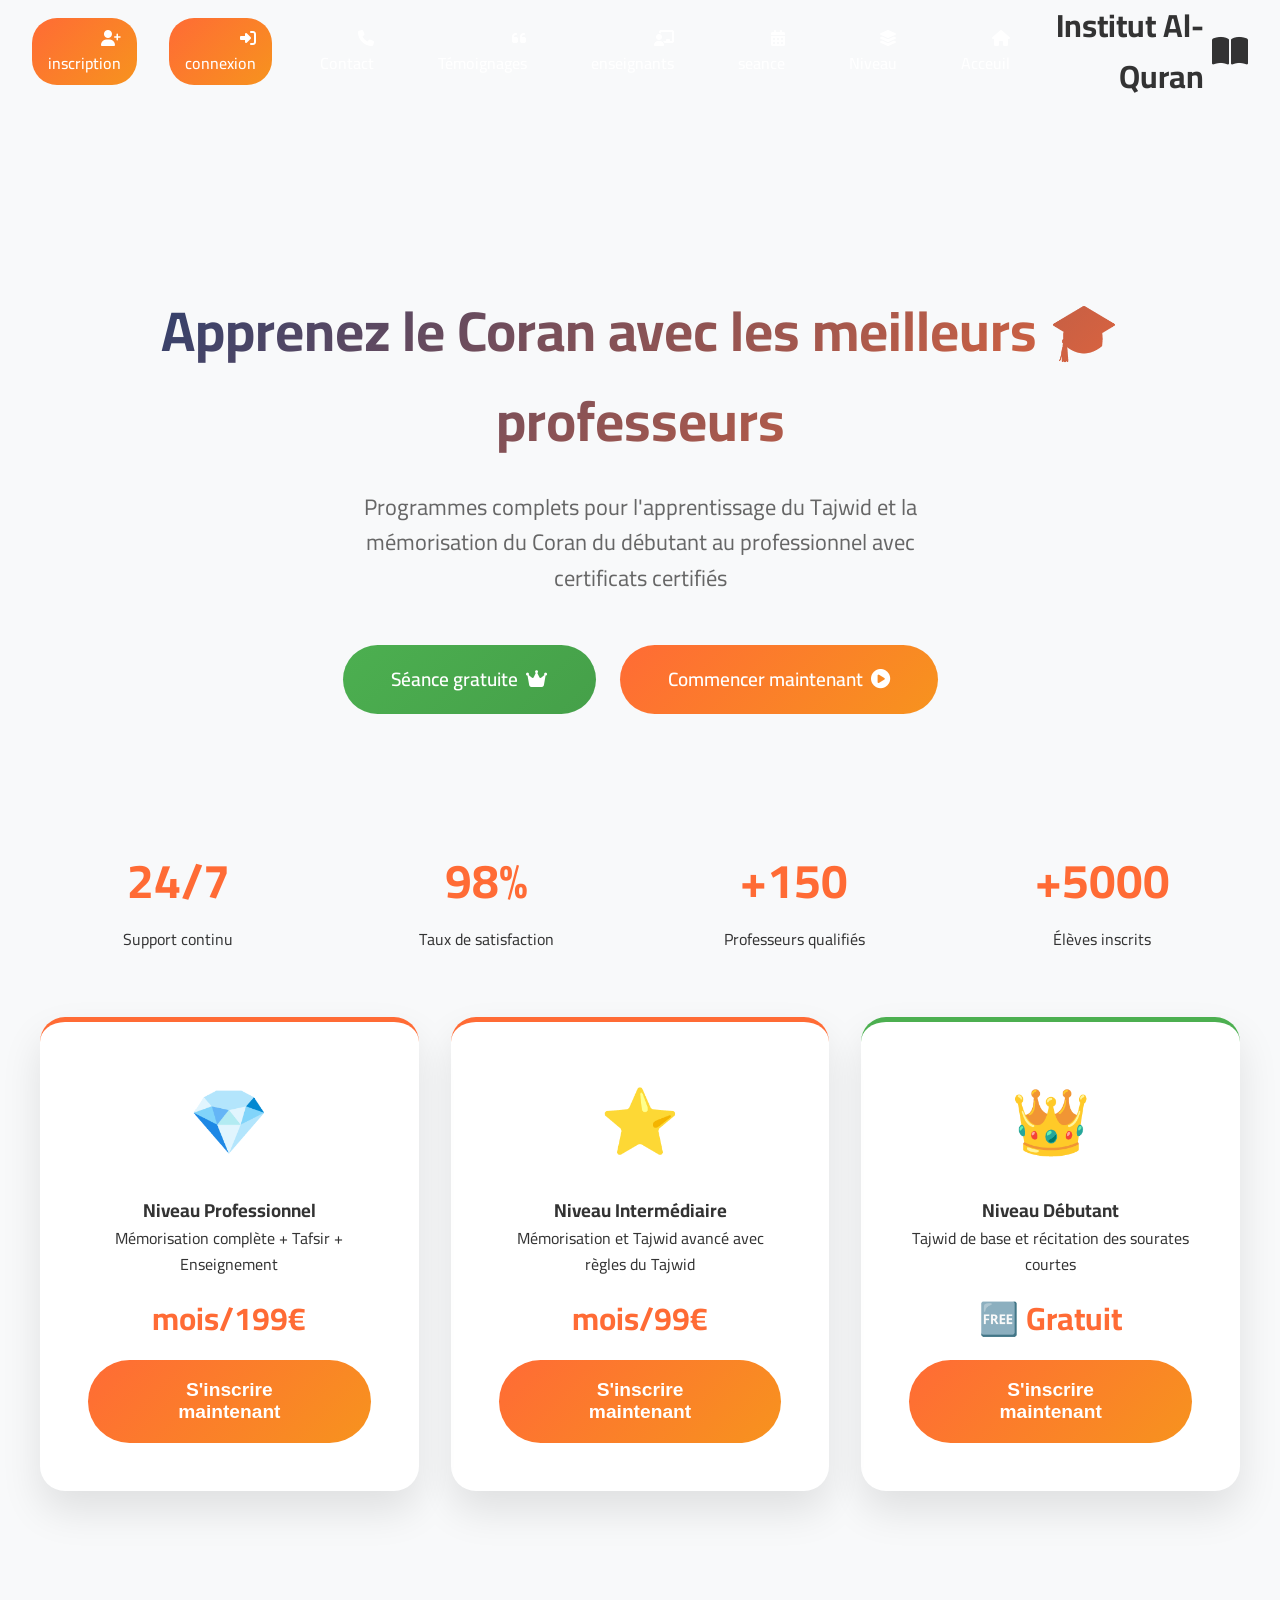
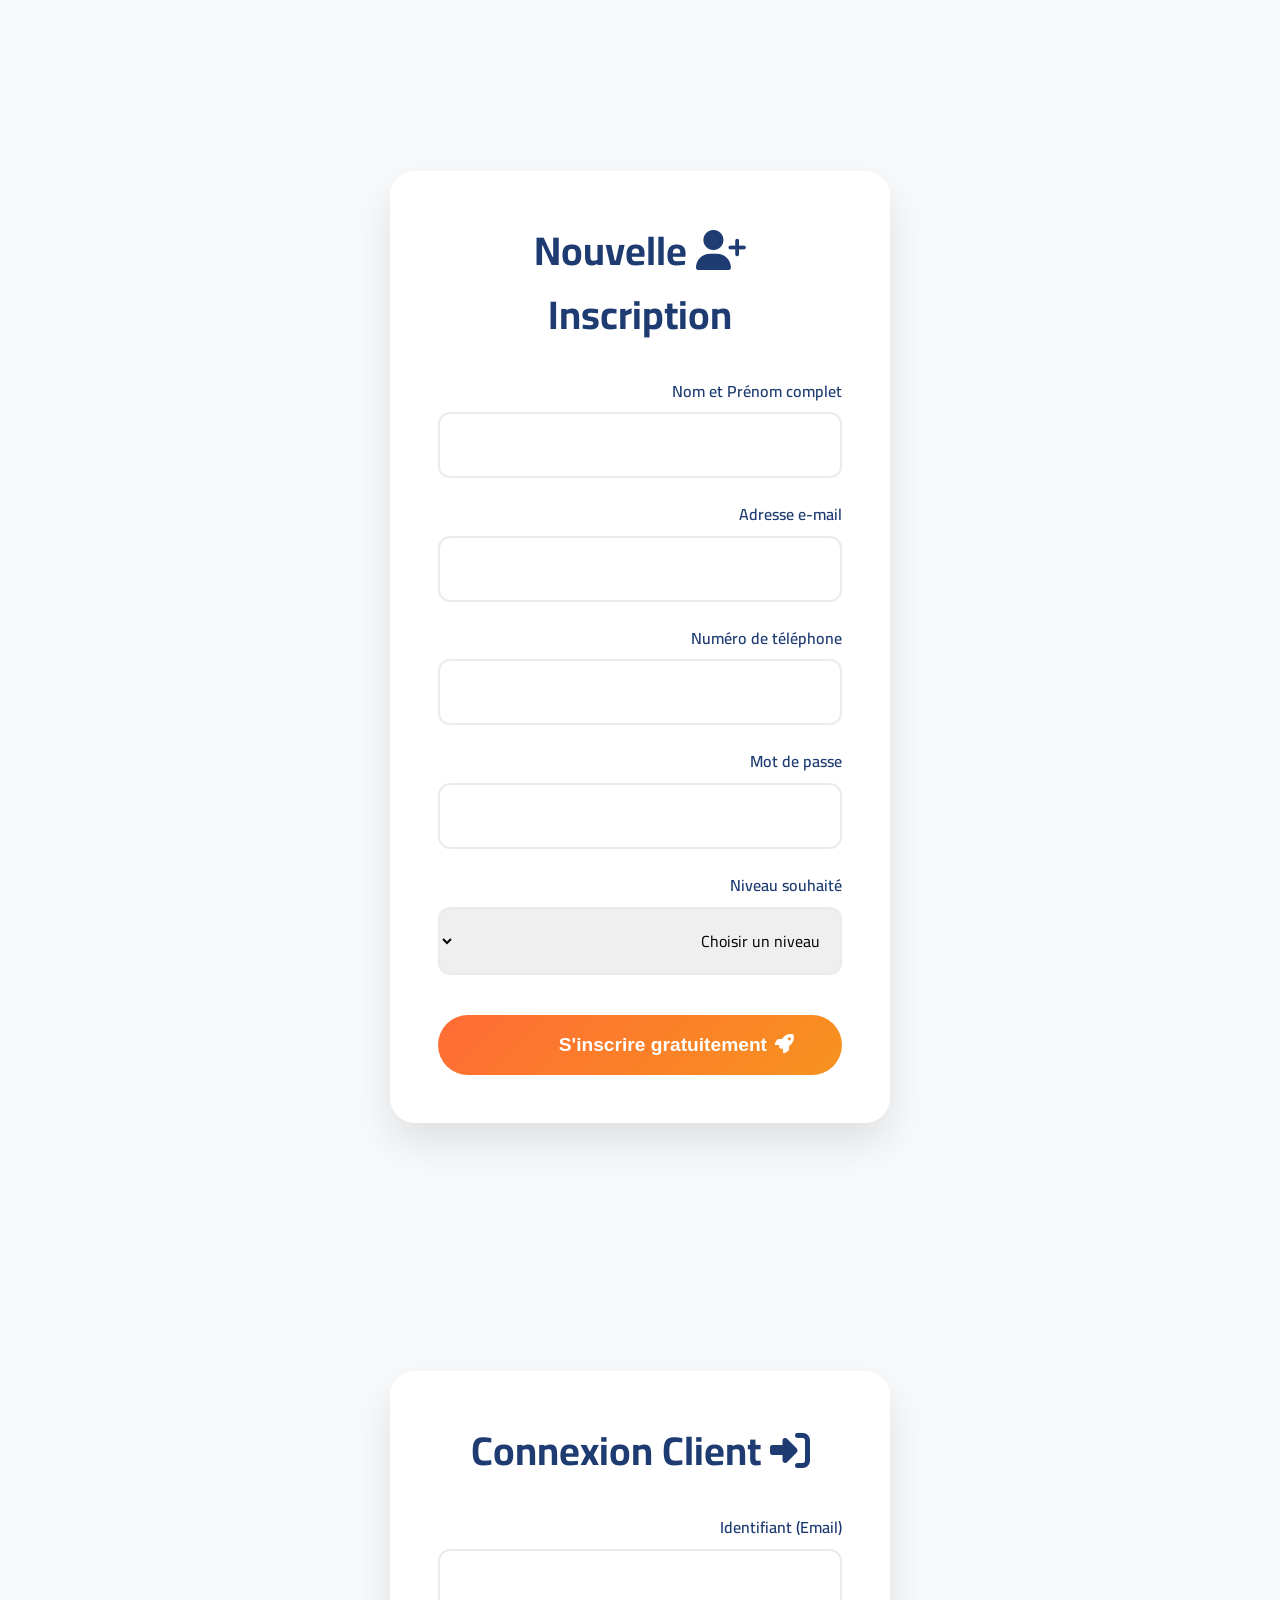
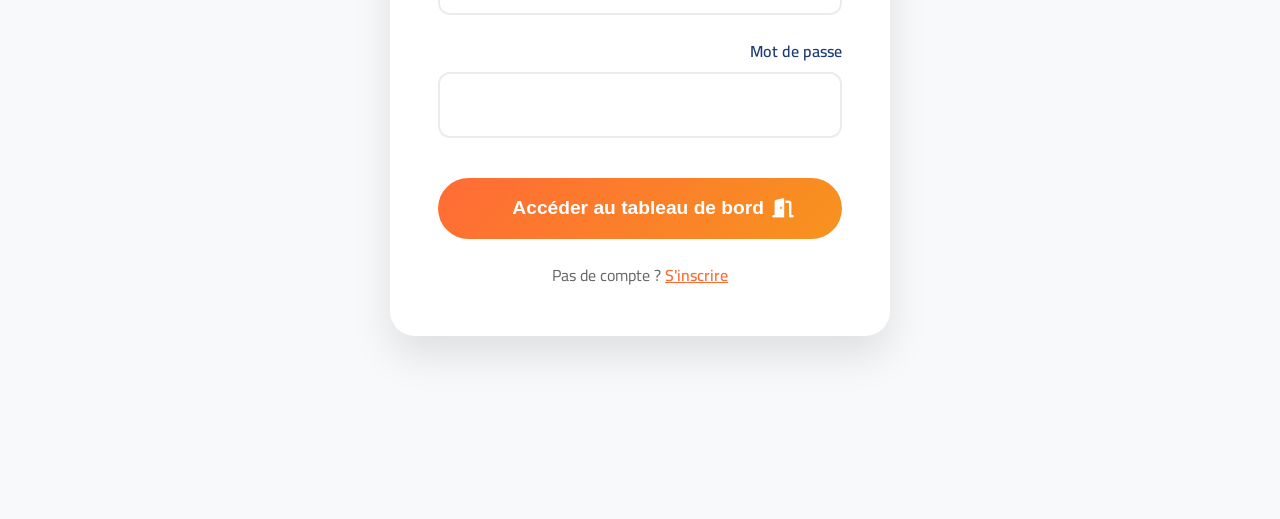
==== index.html @ 98dae9c8 "Update index.html" ====
<!DOCTYPE html>
<html lang="fr" dir="rtl">
<head>
    <meta charset="UTF-8">
    <meta name="viewport" content="width=device-width, initial-scale=1.0">
    <title>Institut Al-Quran - تعلم القرآن الكريم</title>
    <link href="https://fonts.googleapis.com/css2?family=Cairo:wght@300;400;600;700&display=swap" rel="stylesheet">
    <link rel="stylesheet" href="https://cdnjs.cloudflare.com/ajax/libs/font-awesome/6.4.0/css/all.min.css">
    <style>
        * { margin: 0; padding: 0; box-sizing: border-box; }
        body { 
            font-family: 'Cairo', sans-serif; 
            line-height: 1.6; 
            color: #333; 
            direction: rtl; 
            background: #f8f9fa; 
        }
        <header>
    <nav>
        <div class="logo">
            <!-- VOTRE LOGO ICI -->
            <img src="https://via.placeholder.com/50x50/ff6b35/ffffff?text=Q" alt="Institut Al-Quran" class="logo-img">
            <span style="font-weight: 700; font-size: 1.8rem;">Institut Al-Quran</span>
        </div>
        
        <!-- Reste de la nav... -->
        <ul class="nav-links">
            <!-- vos liens -->
        </ul>
        <div class="mobile-menu" onclick="toggleMobileMenu()">
            <i class="fas fa-bars"></i>
        </div>
    </nav>
</header>

        /* HEADER + NAVIGATION */
        header {
            background: linear-gradient(135deg, #1e3c72 0%, #2a5298 100%);
            color: white;
            padding: 1rem 0;
            position: fixed;
            width: 100%;
            top: 0;
            z-index: 1000;
            box-shadow: 0 2px 10px rgba(0,0,0,0.1);
        }

        nav {
            max-width: 1400px;
            margin: 0 auto;
            display: flex;
            justify-content: space-between;
            align-items: center;
            padding: 0 2rem;
        }

        .logo { 
            font-size: 2rem; 
            font-weight: 700; 
            display: flex;
            align-items: center;
            gap: 0.5rem;
        }

        .nav-links {
            display: flex;
            list-style: none;
            gap: 2rem;
            align-items: center;
        }

        .nav-links a {
            color: white;
            text-decoration: none;
            font-weight: 500;
            padding: 0.5rem 1rem;
            border-radius: 25px;
            transition: all 0.3s;
        }

        .nav-links a:hover {
            background: rgba(255,255,255,0.2);
            transform: translateY(-2px);
        }

        .btn-login, .btn-inscription {
            background: linear-gradient(135deg, #ff6b35, #f7931e);
            padding: 0.7rem 1.5rem;
            border-radius: 25px;
            font-weight: 600;
        }

        .mobile-menu {
            display: none;
            font-size: 1.5rem;
            cursor: pointer;
        }

        /* SECTIONS */
        .section {
            min-height: 100vh;
            padding: 120px 2rem 4rem;
            max-width: 1400px;
            margin: 0 auto;
            opacity: 0;
            transform: translateY(30px);
            animation: fadeInUp 0.8s forwards;
        }

        @keyframes fadeInUp {
            to {
                opacity: 1;
                transform: translateY(0);
            }
        }

        .container {
            max-width: 1200px;
            margin: 0 auto;
        }

        /* ACCUEIL */
        .hero {
            text-align: center;
            padding: 4rem 0;
        }

        .hero h1 {
            font-size: 3.5rem;
            color: #1e3c72;
            margin-bottom: 1.5rem;
            background: linear-gradient(135deg, #1e3c72, #ff6b35);
            -webkit-background-clip: text;
            -webkit-text-fill-color: transparent;
            background-clip: text;
        }

        .hero p {
            font-size: 1.4rem;
            color: #666;
            margin-bottom: 3rem;
            max-width: 600px;
            margin-left: auto;
            margin-right: auto;
        }

        .cta-buttons {
            display: flex;
            gap: 1.5rem;
            justify-content: center;
            flex-wrap: wrap;
        }

        .btn-primary {
            padding: 1.2rem 3rem;
            background: linear-gradient(135deg, #ff6b35, #f7931e);
            color: white;
            border: none;
            border-radius: 50px;
            font-size: 1.2rem;
            font-weight: 600;
            cursor: pointer;
            transition: all 0.3s;
            text-decoration: none;
            display: inline-flex;
            align-items: center;
            gap: 0.5rem;
        }

        .btn-primary:hover {
            transform: translateY(-5px);
            box-shadow: 0 15px 30px rgba(255,107,53,0.4);
        }

        .stats {
            display: grid;
            grid-template-columns: repeat(auto-fit, minmax(200px, 1fr));
            gap: 2rem;
            margin: 4rem 0;
            text-align: center;
        }

        .stat-item h3 {
            font-size: 3rem;
            color: #ff6b35;
            margin-bottom: 0.5rem;
        }

        /* NIVEAUX */
        .niveaux-grid {
            display: grid;
            grid-template-columns: repeat(auto-fit, minmax(350px, 1fr));
            gap: 2rem;
            margin: 4rem 0;
        }

        .niveau-card {
            background: white;
            padding: 3rem;
            border-radius: 25px;
            box-shadow: 0 20px 40px rgba(0,0,0,0.1);
            text-align: center;
            transition: all 0.3s;
            border-top: 5px solid transparent;
        }

        .niveau-gratuit { border-top-color: #4CAF50; }
        .niveau-payant { border-top-color: #ff6b35; }

        .niveau-card:hover {
            transform: translateY(-15px);
            box-shadow: 0 30px 60px rgba(0,0,0,0.15);
        }

        .niveau-icon {
            font-size: 4rem;
            margin-bottom: 1.5rem;
        }

        .prix {
            font-size: 2rem;
            font-weight: 700;
            color: #ff6b35;
            margin: 1rem 0;
        }

        /* FORMULAIRES */
        .form-container {
            background: white;
            padding: 3rem;
            border-radius: 25px;
            box-shadow: 0 20px 40px rgba(0,0,0,0.1);
            max-width: 500px;
            margin: 2rem auto;
        }

        .form-group {
            margin-bottom: 1.5rem;
            text-align: right;
        }

        .form-group label {
            display: block;
            margin-bottom: 0.5rem;
            font-weight: 600;
            color: #1e3c72;
        }

        .form-input {
            width: 100%;
            padding: 1rem;
            border: 2px solid #e9ecef;
            border-radius: 12px;
            font-size: 1rem;
            font-family: 'Cairo', sans-serif;
            transition: all 0.3s;
        }

        .form-input:focus {
            outline: none;
            border-color: #ff6b35;
            box-shadow: 0 0 0 3px rgba(255,107,53,0.1);
        }

        /* TÉMOIGNAGES */
        .temoignages {
            background: linear-gradient(135deg, #667eea 0%, #764ba2 100%);
            color: white;
            padding: 5rem 0;
        }

        .temoignages-grid {
            display: grid;
            grid-template-columns: repeat(auto-fit, minmax(300px, 1fr));
            gap: 2rem;
            margin-top: 3rem;
        }

        .temoignage-card {
            background: rgba(255,255,255,0.1);
            padding: 2.5rem;
            border-radius: 20px;
            backdrop-filter: blur(10px);
            border: 1px solid rgba(255,255,255,0.2);
        }

        .stars {
            color: #ffd700;
            font-size: 1.5rem;
            margin-bottom: 1rem;
        }

        /* ENSEIGNANTS */
        .enseignants-grid {
            display: grid;
            grid-template-columns: repeat(auto-fit, minmax(250px, 1fr));
            gap: 2rem;
            margin: 3rem 0;
        }

        .enseignant-card {
            background: white;
            border-radius: 20px;
            overflow: hidden;
            box-shadow: 0 15px 30px rgba(0,0,0,0.1);
            transition: all 0.3s;
        }

        .enseignant-card:hover {
            transform: translateY(-10px);
        }

        .enseignant-img {
            width: 100%;
            height: 250px;
            background: linear-gradient(135deg, #1e3c72, #ff6b35);
            display: flex;
            align-items: center;
            justify-content: center;
            font-size: 4rem;
            color: white;
        }

        /* SESSIONS */
        .sessions-grid {
            display: grid;
            grid-template-columns: repeat(auto-fit, minmax(300px, 1fr));
            gap: 2rem;
            margin: 3rem 0;
        }

        .session-card {
            background: white;
            border-radius: 20px;
            padding: 2rem;
            box-shadow: 0 15px 30px rgba(0,0,0,0.1);
            text-align: center;
            position: relative;
            overflow: hidden;
        }

        .session-status {
            position: absolute;
            top: 1rem;
            right: 1rem;
            padding: 0.5rem 1rem;
            border-radius: 20px;
            font-size: 0.8rem;
            font-weight: 600;
        }

        .ouvert { background: #4CAF50; color: white; }
        .ferme { background: #f44336; color: white; }

        /* DASHBOARD */
        .dashboard-grid {
            display: grid;
            grid-template-columns: repeat(auto-fit, minmax(250px, 1fr));
            gap: 2rem;
            margin: 2rem 0;
        }

        .dash-card {
            background: linear-gradient(135deg, #667eea 0%, #764ba2 100%);
            color: white;
            padding: 2rem;
            border-radius: 20px;
            text-align: center;
        }

        /* CONTACT */
        .contact-grid {
            display: grid;
            grid-template-columns: repeat(auto-fit, minmax(300px, 1fr));
            gap: 3rem;
            margin: 3rem 0;
        }

        .contact-info {
            background: white;
            padding: 2.5rem;
            border-radius: 20px;
            box-shadow: 0 15px 30px rgba(0,0,0,0.1);
        }

        /* RESPONSIVE */
        @media (max-width: 768px) {
            .nav-links {
                display: none;
                position: absolute;
                top: 100%;
                left: 0;
                width: 100%;
                background: #1e3c72;
                flex-direction: column;
                padding: 2rem;
            }

            .nav-links.active { display: flex; }

            .mobile-menu { display: block; }

            .hero h1 { font-size: 2.5rem; }
            .cta-buttons { flex-direction: column; align-items: center; }
        }
    </style>
</head>
<body>
    <!-- HEADER -->
    <header>
        <nav>
            <div class="logo">
                <i class="fas fa-book-open"></i>
                Institut Al-Quran
            </div>
            <ul class="nav-links">
                <a href="#" onclick="showSection('accueil')"><i class="fas fa-home"></i> Acceuil</a>
                <a href="#" onclick="showSection('niveaux')"><i class="fas fa-layer-group"></i> Niveau</a>
                <a href="#" onclick="showSection('sessions')"><i class="fas fa-calendar-alt"></i> seance</a>
                <a href="#" onclick="showSection('enseignants')"><i class="fas fa-chalkboard-teacher"></i> enseignants</a>
                <a href="#" onclick="showSection('temoignages')"><i class="fas fa-quote-left"></i> Témoignages</a>
                <a href="#" onclick="showSection('contact')"><i class="fas fa-phone"></i> Contact</a>
                <a href="#" onclick="showSection('connexion')" class="btn-login"><i class="fas fa-sign-in-alt"></i> connexion</a>
                <a href="#" onclick="showSection('inscription')" class="btn-inscription"><i class="fas fa-user-plus"></i> inscription</a>
            </ul>
            <div class="mobile-menu" onclick="toggleMobileMenu()">
                <i class="fas fa-bars"></i>
            </div>
        </nav>
    </header>

    <!-- 1. ACCUEIL -->
<section id="accueil" class="section active">
    <div class="container">
        <div class="hero">
            <h1>🎓 Apprenez le Coran avec les meilleurs professeurs</h1>
            <p>Programmes complets pour l'apprentissage du Tajwid et la mémorisation du Coran du débutant au professionnel avec certificats certifiés</p>
            <div class="cta-buttons">
                <a href="#" onclick="showSection('niveaux')" class="btn-primary">
                    <i class="fas fa-play-circle"></i> Commencer maintenant
                </a>
                <a href="#" onclick="showSection('inscription')" class="btn-primary" style="background: linear-gradient(135deg, #4CAF50, #45a049);">
                    <i class="fas fa-crown"></i> Séance gratuite
                </a>
            </div>
        </div>

        <div class="stats">
            <div class="stat-item">
                <h3>5000+</h3>
                <p>Élèves inscrits</p>
            </div>
            <div class="stat-item">
                <h3>150+</h3>
                <p>Professeurs qualifiés</p>
            </div>
            <div class="stat-item">
                <h3>98%</h3>
                <p>Taux de satisfaction</p>
            </div>
            <div class="stat-item">
                <h3>24/7</h3>
                <p>Support continu</p>
            </div>
        </div>

        <div class="niveaux-grid">
            <div class="niveau-card niveau-gratuit">
                <div class="niveau-icon">👑</div>
                <h3>Niveau Débutant</h3>
                <p>Tajwid de base et récitation des sourates courtes</p>
                <div class="prix">🆓 Gratuit</div>
                <button class="btn-primary" onclick="showSection('inscription')">S'inscrire maintenant</button>
            </div>
            <div class="niveau-card niveau-payant">
                <div class="niveau-icon">⭐</div>
                <h3>Niveau Intermédiaire</h3>
                <p>Mémorisation et Tajwid avancé avec règles du Tajwid</p>
                <div class="prix">99€/mois</div>
                <button class="btn-primary" onclick="showSection('inscription')">S'inscrire maintenant</button>
            </div>
            <div class="niveau-card niveau-payant">
                <div class="niveau-icon">💎</div>
                <h3>Niveau Professionnel</h3>
                <p>Mémorisation complète + Tafsir + Enseignement</p>
                <div class="prix">199€/mois</div>
                <button class="btn-primary" onclick="showSection('inscription')">S'inscrire maintenant</button>
            </div>
        </div>
    </div>
</section>

<!-- 2. INSCRIPTION -->
<section id="inscription" class="section">
    <div class="container">
        <div class="form-container">
            <h2 style="font-size: 2.5rem; color: #1e3c72; margin-bottom: 2rem; text-align: center;">
                <i class="fas fa-user-plus"></i> Nouvelle Inscription
            </h2>
            <form id="formInscription">
                <div class="form-group">
                    <label>Nom et Prénom complet</label>
                    <input type="text" class="form-input" required>
                </div>
                <div class="form-group">
                    <label>Adresse e-mail</label>
                    <input type="email" class="form-input" required>
                </div>
                <div class="form-group">
                    <label>Numéro de téléphone</label>
                    <input type="tel" class="form-input" required>
                </div>
                <div class="form-group">
                    <label>Mot de passe</label>
                    <input type="password" class="form-input" required>
                </div>
                <div class="form-group">
                    <label>Niveau souhaité</label>
                    <select class="form-input" required>
                        <option value="">Choisir un niveau</option>
                        <option value="1">Niveau 1 - Gratuit</option>
                        <option value="2">Niveau 2 - 99€/mois</option>
                        <option value="3">Niveau 3 - 199€/mois</option>
                    </select>
                </div>
                <button type="submit" class="btn-primary" style="width: 100%; margin-top: 1rem;">
                    <i class="fas fa-rocket"></i> S'inscrire gratuitement
                </button>
            </form>
        </div>
    </div>
</section>

<!-- 3. CONNEXION -->
<section id="connexion" class="section">
    <div class="container">
        <div class="form-container">
            <h2 style="font-size: 2.5rem; color: #1e3c72; margin-bottom: 2rem; text-align: center;">
                <i class="fas fa-sign-in-alt"></i> Connexion Client
            </h2>
            <form id="formConnexion">
                <div class="form-group">
                    <label>Identifiant (Email)</label>
                    <input type="email" class="form-input" required>
                </div>
                <div class="form-group">
                    <label>Mot de passe</label>
                    <input type="password" class="form-input" required>
                </div>
                <button type="submit" class="btn-primary" style="width: 100%; margin-top: 1rem;">
                    <i class="fas fa-door-open"></i> Accéder au tableau de bord
                </button>
            </form>
            <p style="text-align: center; margin-top: 1.5rem; color: #666;">
                Pas de compte ? <a href="#" onclick="showSection('inscription')" style="color: #ff6b35; font-weight: 600;">S'inscrire</a>
            </p>
        </div>
    </div>
</section>
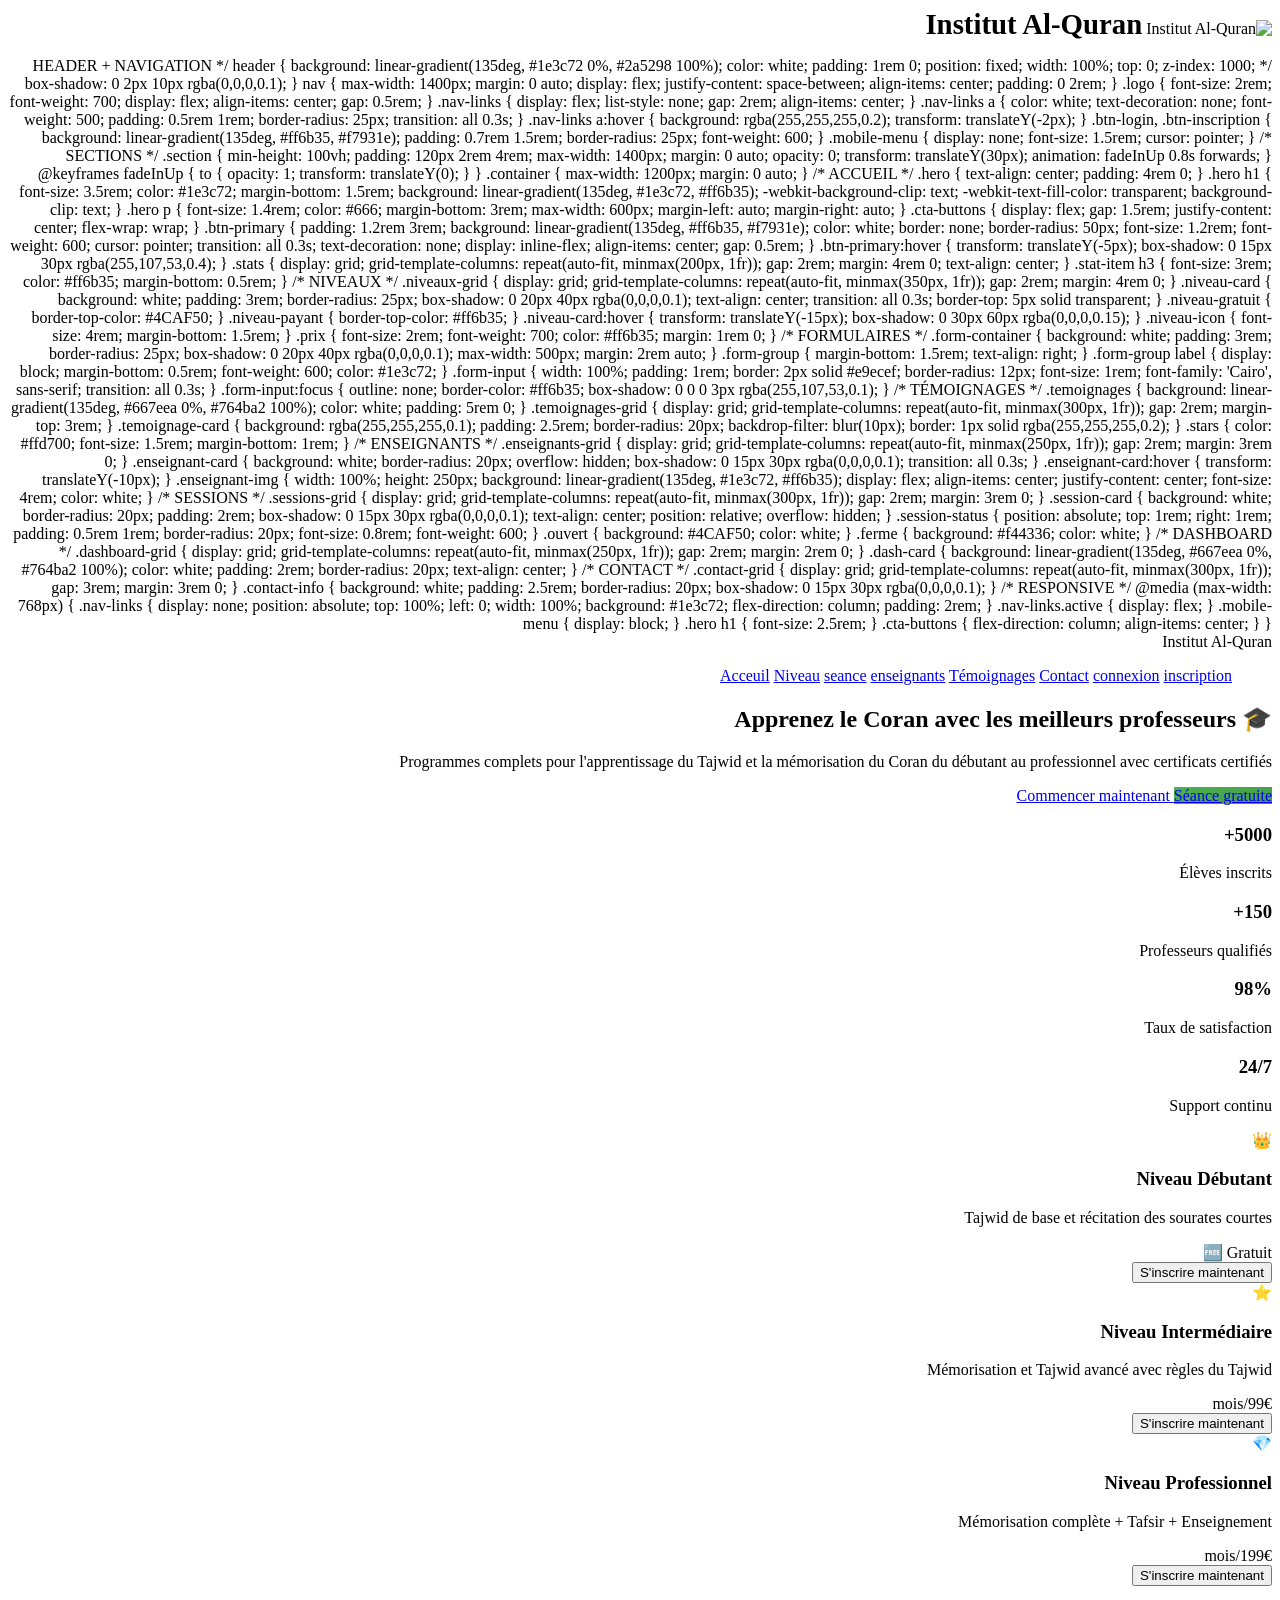
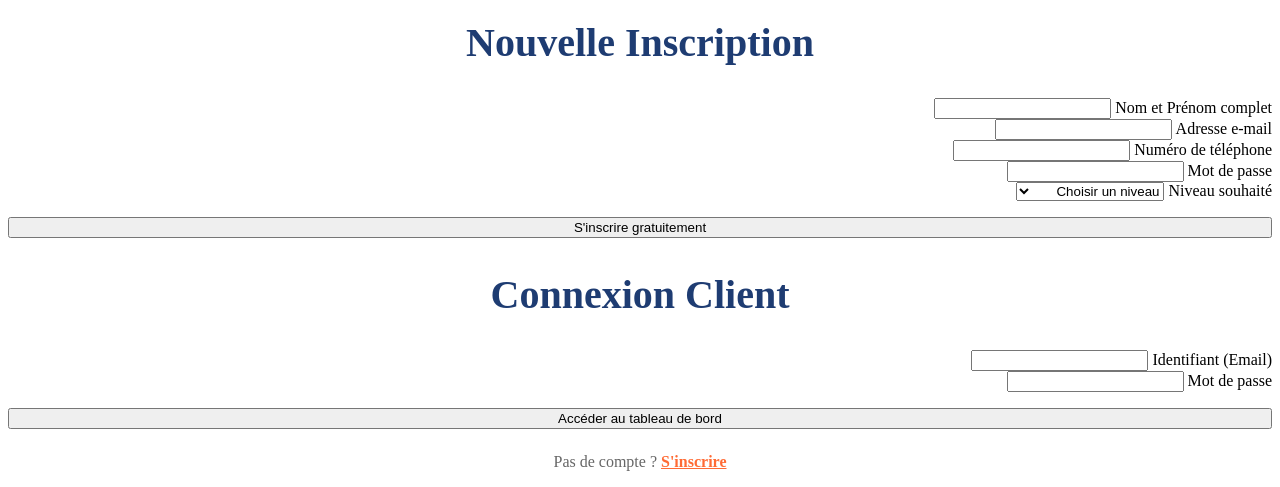
==== commit 3f55f41b: "Update index.html" ====
--- a/index.html
+++ b/index.html
@@ -1,20 +1,6 @@
 <!DOCTYPE html>
 <html lang="fr" dir="rtl">
-<head>
-    <meta charset="UTF-8">
-    <meta name="viewport" content="width=device-width, initial-scale=1.0">
-    <title>Institut Al-Quran - تعلم القرآن الكريم</title>
-    <link href="https://fonts.googleapis.com/css2?family=Cairo:wght@300;400;600;700&display=swap" rel="stylesheet">
-    <link rel="stylesheet" href="https://cdnjs.cloudflare.com/ajax/libs/font-awesome/6.4.0/css/all.min.css">
-    <style>
-        * { margin: 0; padding: 0; box-sizing: border-box; }
-        body { 
-            font-family: 'Cairo', sans-serif; 
-            line-height: 1.6; 
-            color: #333; 
-            direction: rtl; 
-            background: #f8f9fa; 
-        }
+
         <header>
     <nav>
         <div class="logo">
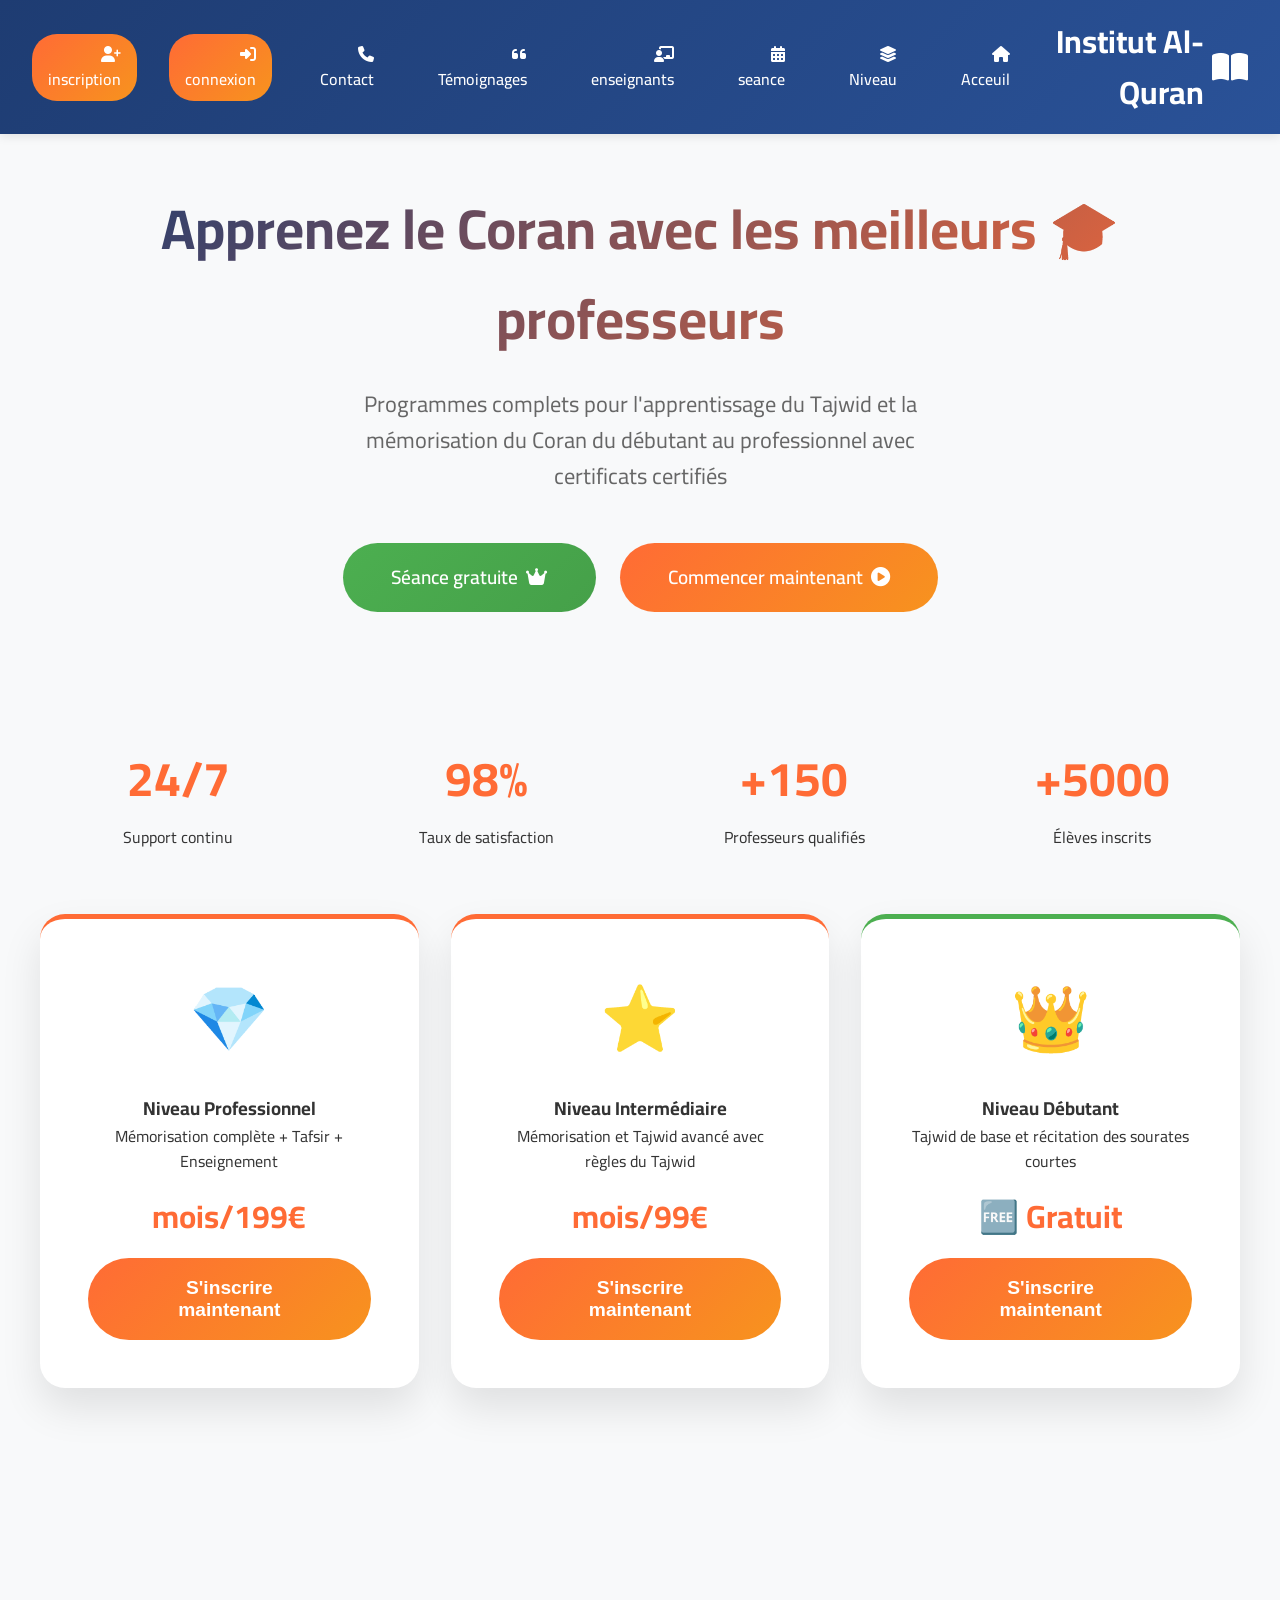
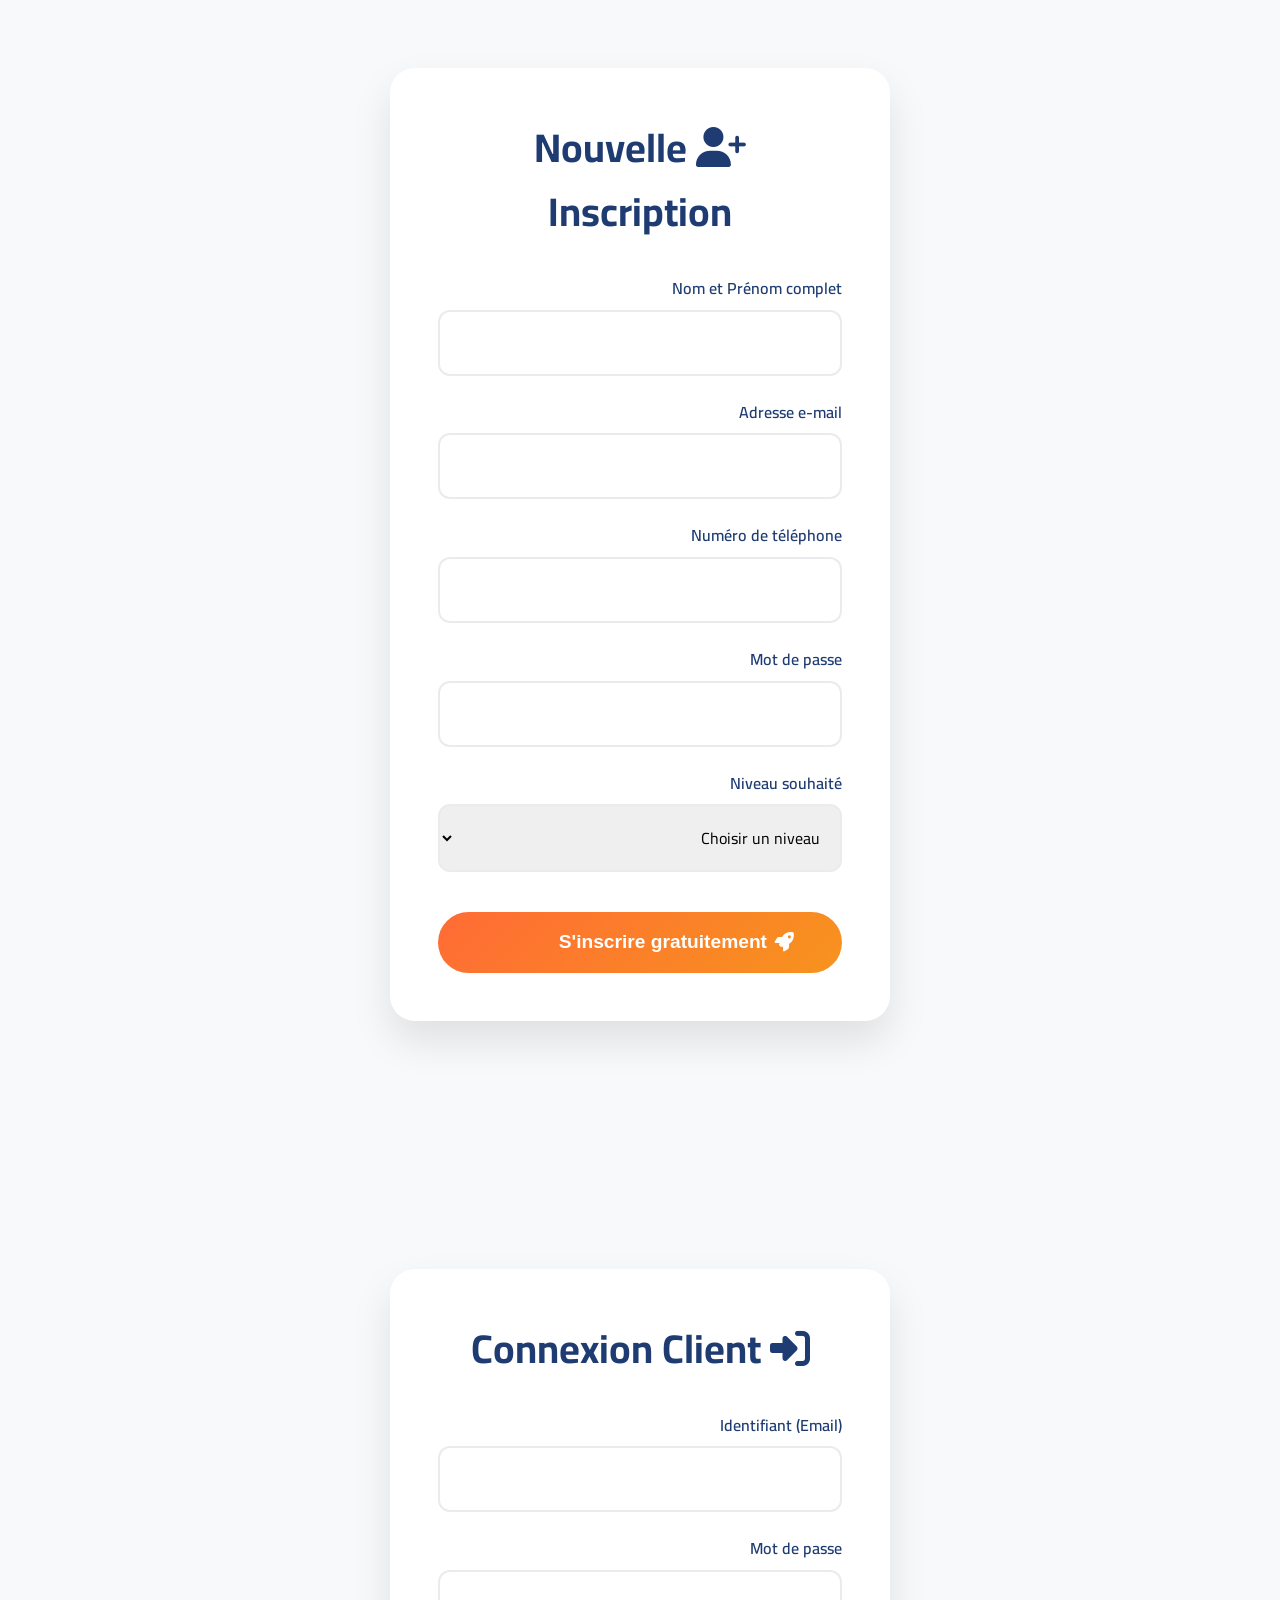
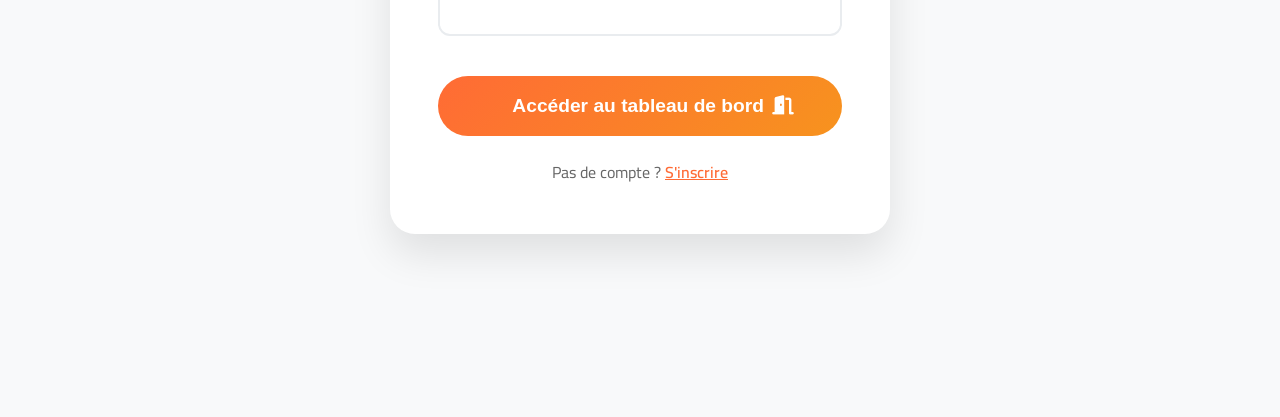
==== commit 783292c9: "Update index.html" ====
--- a/index.html
+++ b/index.html
@@ -1,23 +1,21 @@
 <!DOCTYPE html>
 <html lang="fr" dir="rtl">
-
-        <header>
-    <nav>
-        <div class="logo">
-            <!-- VOTRE LOGO ICI -->
-            <img src="https://via.placeholder.com/50x50/ff6b35/ffffff?text=Q" alt="Institut Al-Quran" class="logo-img">
-            <span style="font-weight: 700; font-size: 1.8rem;">Institut Al-Quran</span>
-        </div>
-        
-        <!-- Reste de la nav... -->
-        <ul class="nav-links">
-            <!-- vos liens -->
-        </ul>
-        <div class="mobile-menu" onclick="toggleMobileMenu()">
-            <i class="fas fa-bars"></i>
-        </div>
-    </nav>
-</header>
+<head>
+    <meta charset="UTF-8">
+    <meta name="viewport" content="width=device-width, initial-scale=1.0">
+    <title>Institut Al-Quran - تعلم القرآن الكريم</title>
+    <link href="https://fonts.googleapis.com/css2?family=Cairo:wght@300;400;600;700&display=swap" rel="stylesheet">
+    <link rel="stylesheet" href="https://cdnjs.cloudflare.com/ajax/libs/font-awesome/6.4.0/css/all.min.css">
+    <style>
+        * { margin: 0; padding: 0; box-sizing: border-box; }
+        body { 
+            font-family: 'Cairo', sans-serif; 
+            line-height: 1.6; 
+            color: #333; 
+            direction: rtl; 
+            background: #f8f9fa; 
+        }
+      
 
         /* HEADER + NAVIGATION */
         header {
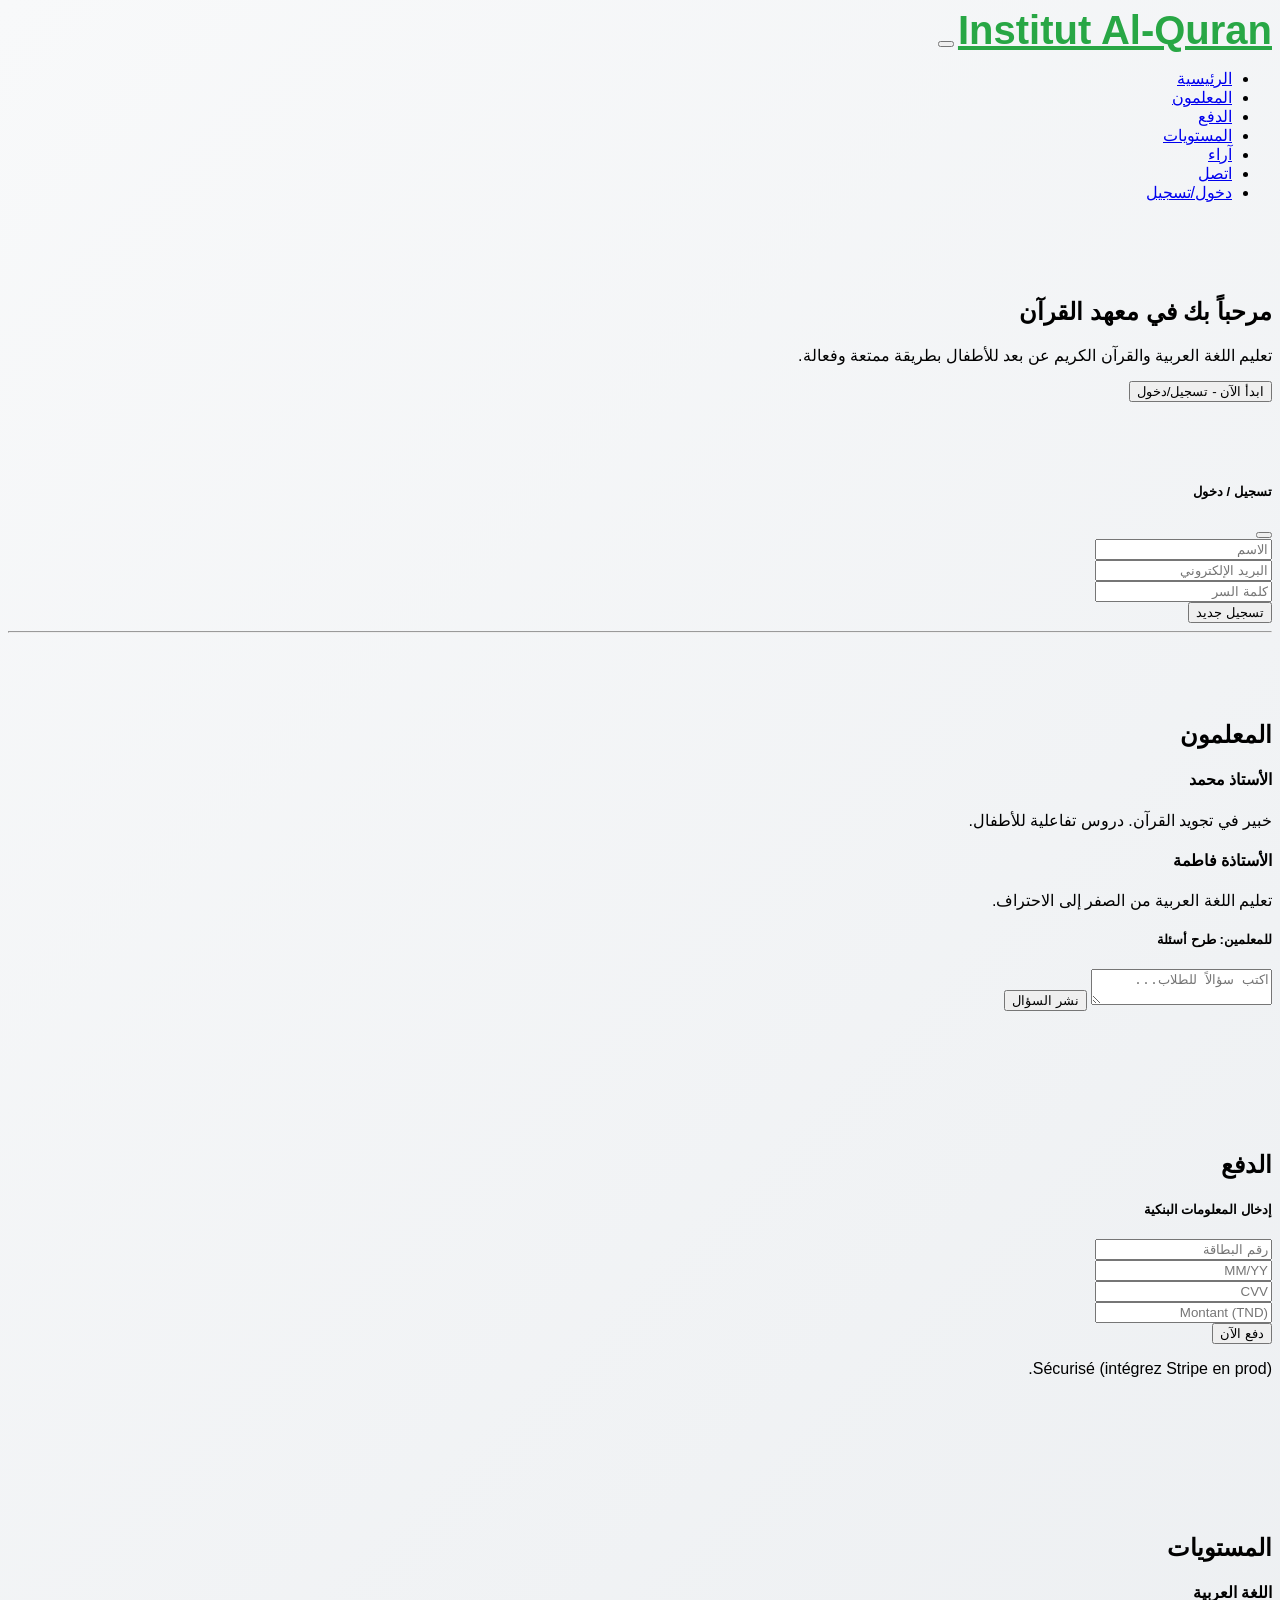
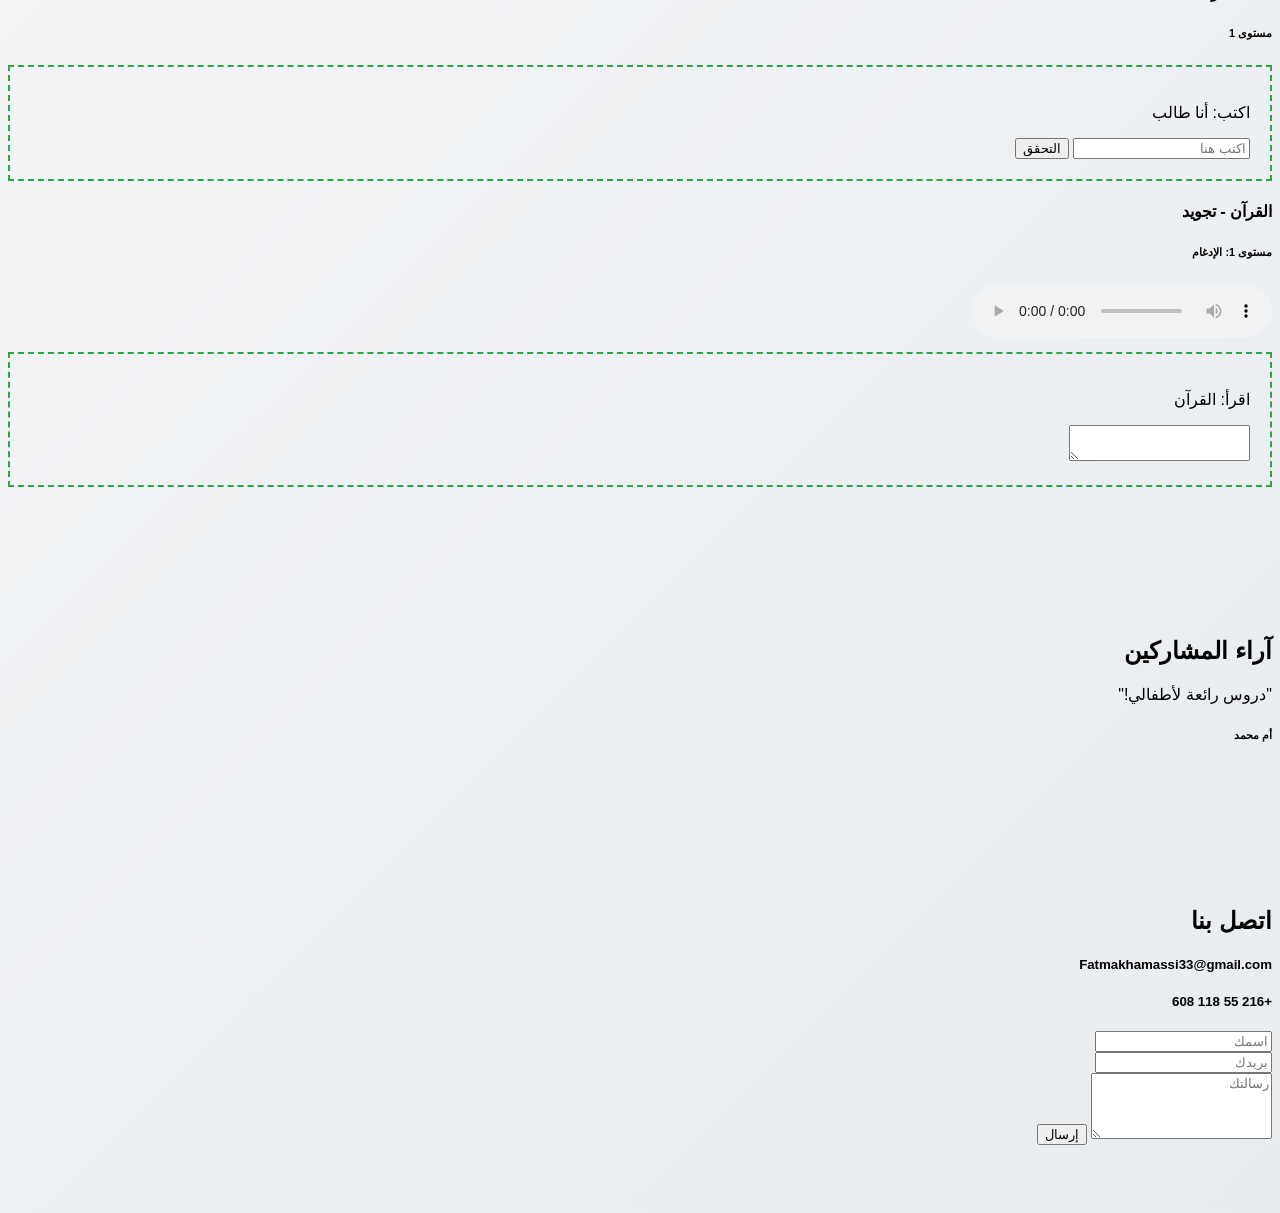
==== commit a5618153: "Update index.html" ====
--- a/index.html
+++ b/index.html
@@ -1,543 +1,292 @@
 <!DOCTYPE html>
-<html lang="fr" dir="rtl">
+<html lang="ar" dir="rtl">
 <head>
     <meta charset="UTF-8">
     <meta name="viewport" content="width=device-width, initial-scale=1.0">
-    <title>Institut Al-Quran - تعلم القرآن الكريم</title>
-    <link href="https://fonts.googleapis.com/css2?family=Cairo:wght@300;400;600;700&display=swap" rel="stylesheet">
-    <link rel="stylesheet" href="https://cdnjs.cloudflare.com/ajax/libs/font-awesome/6.4.0/css/all.min.css">
+    <title>Institut Al-Quran - تعليم اللغة العربية والقرآن عن بعد</title>
+    <link href="[cdn.jsdelivr.net](https://cdn.jsdelivr.net/npm/bootstrap@5.3.0/dist/css/bootstrap.min.css)" rel="stylesheet">
+    <link href="[cdnjs.cloudflare.com](https://cdnjs.cloudflare.com/ajax/libs/font-awesome/6.4.0/css/all.min.css)" rel="stylesheet">
+    <script src="[cdn.jsdelivr.net](https://cdn.jsdelivr.net/npm/bootstrap@5.3.0/dist/js/bootstrap.bundle.min.js)"></script>
+    <script src="[cdn.emailjs.com](https://cdn.emailjs.com/dist/email.min.js)"></script>
     <style>
-        * { margin: 0; padding: 0; box-sizing: border-box; }
-        body { 
-            font-family: 'Cairo', sans-serif; 
-            line-height: 1.6; 
-            color: #333; 
-            direction: rtl; 
-            background: #f8f9fa; 
-        }
-      
-
-        /* HEADER + NAVIGATION */
-        header {
-            background: linear-gradient(135deg, #1e3c72 0%, #2a5298 100%);
-            color: white;
-            padding: 1rem 0;
-            position: fixed;
-            width: 100%;
-            top: 0;
-            z-index: 1000;
-            box-shadow: 0 2px 10px rgba(0,0,0,0.1);
-        }
-
-        nav {
-            max-width: 1400px;
-            margin: 0 auto;
-            display: flex;
-            justify-content: space-between;
-            align-items: center;
-            padding: 0 2rem;
-        }
-
-        .logo { 
-            font-size: 2rem; 
-            font-weight: 700; 
-            display: flex;
-            align-items: center;
-            gap: 0.5rem;
-        }
-
-        .nav-links {
-            display: flex;
-            list-style: none;
-            gap: 2rem;
-            align-items: center;
-        }
-
-        .nav-links a {
-            color: white;
-            text-decoration: none;
-            font-weight: 500;
-            padding: 0.5rem 1rem;
-            border-radius: 25px;
-            transition: all 0.3s;
-        }
-
-        .nav-links a:hover {
-            background: rgba(255,255,255,0.2);
-            transform: translateY(-2px);
-        }
-
-        .btn-login, .btn-inscription {
-            background: linear-gradient(135deg, #ff6b35, #f7931e);
-            padding: 0.7rem 1.5rem;
-            border-radius: 25px;
-            font-weight: 600;
-        }
-
-        .mobile-menu {
-            display: none;
-            font-size: 1.5rem;
-            cursor: pointer;
-        }
-
-        /* SECTIONS */
-        .section {
-            min-height: 100vh;
-            padding: 120px 2rem 4rem;
-            max-width: 1400px;
-            margin: 0 auto;
-            opacity: 0;
-            transform: translateY(30px);
-            animation: fadeInUp 0.8s forwards;
-        }
-
-        @keyframes fadeInUp {
-            to {
-                opacity: 1;
-                transform: translateY(0);
-            }
-        }
-
-        .container {
-            max-width: 1200px;
-            margin: 0 auto;
-        }
-
-        /* ACCUEIL */
-        .hero {
-            text-align: center;
-            padding: 4rem 0;
-        }
-
-        .hero h1 {
-            font-size: 3.5rem;
-            color: #1e3c72;
-            margin-bottom: 1.5rem;
-            background: linear-gradient(135deg, #1e3c72, #ff6b35);
-            -webkit-background-clip: text;
-            -webkit-text-fill-color: transparent;
-            background-clip: text;
-        }
-
-        .hero p {
-            font-size: 1.4rem;
-            color: #666;
-            margin-bottom: 3rem;
-            max-width: 600px;
-            margin-left: auto;
-            margin-right: auto;
-        }
-
-        .cta-buttons {
-            display: flex;
-            gap: 1.5rem;
-            justify-content: center;
-            flex-wrap: wrap;
-        }
-
-        .btn-primary {
-            padding: 1.2rem 3rem;
-            background: linear-gradient(135deg, #ff6b35, #f7931e);
-            color: white;
-            border: none;
-            border-radius: 50px;
-            font-size: 1.2rem;
-            font-weight: 600;
-            cursor: pointer;
-            transition: all 0.3s;
-            text-decoration: none;
-            display: inline-flex;
-            align-items: center;
-            gap: 0.5rem;
-        }
-
-        .btn-primary:hover {
-            transform: translateY(-5px);
-            box-shadow: 0 15px 30px rgba(255,107,53,0.4);
-        }
-
-        .stats {
-            display: grid;
-            grid-template-columns: repeat(auto-fit, minmax(200px, 1fr));
-            gap: 2rem;
-            margin: 4rem 0;
-            text-align: center;
-        }
-
-        .stat-item h3 {
-            font-size: 3rem;
-            color: #ff6b35;
-            margin-bottom: 0.5rem;
-        }
-
-        /* NIVEAUX */
-        .niveaux-grid {
-            display: grid;
-            grid-template-columns: repeat(auto-fit, minmax(350px, 1fr));
-            gap: 2rem;
-            margin: 4rem 0;
-        }
-
-        .niveau-card {
-            background: white;
-            padding: 3rem;
-            border-radius: 25px;
-            box-shadow: 0 20px 40px rgba(0,0,0,0.1);
-            text-align: center;
-            transition: all 0.3s;
-            border-top: 5px solid transparent;
-        }
-
-        .niveau-gratuit { border-top-color: #4CAF50; }
-        .niveau-payant { border-top-color: #ff6b35; }
-
-        .niveau-card:hover {
-            transform: translateY(-15px);
-            box-shadow: 0 30px 60px rgba(0,0,0,0.15);
-        }
-
-        .niveau-icon {
-            font-size: 4rem;
-            margin-bottom: 1.5rem;
-        }
-
-        .prix {
-            font-size: 2rem;
-            font-weight: 700;
-            color: #ff6b35;
-            margin: 1rem 0;
-        }
-
-        /* FORMULAIRES */
-        .form-container {
-            background: white;
-            padding: 3rem;
-            border-radius: 25px;
-            box-shadow: 0 20px 40px rgba(0,0,0,0.1);
-            max-width: 500px;
-            margin: 2rem auto;
-        }
-
-        .form-group {
-            margin-bottom: 1.5rem;
-            text-align: right;
-        }
-
-        .form-group label {
-            display: block;
-            margin-bottom: 0.5rem;
-            font-weight: 600;
-            color: #1e3c72;
-        }
-
-        .form-input {
-            width: 100%;
-            padding: 1rem;
-            border: 2px solid #e9ecef;
-            border-radius: 12px;
-            font-size: 1rem;
-            font-family: 'Cairo', sans-serif;
-            transition: all 0.3s;
-        }
-
-        .form-input:focus {
-            outline: none;
-            border-color: #ff6b35;
-            box-shadow: 0 0 0 3px rgba(255,107,53,0.1);
-        }
-
-        /* TÉMOIGNAGES */
-        .temoignages {
-            background: linear-gradient(135deg, #667eea 0%, #764ba2 100%);
-            color: white;
-            padding: 5rem 0;
-        }
-
-        .temoignages-grid {
-            display: grid;
-            grid-template-columns: repeat(auto-fit, minmax(300px, 1fr));
-            gap: 2rem;
-            margin-top: 3rem;
-        }
-
-        .temoignage-card {
-            background: rgba(255,255,255,0.1);
-            padding: 2.5rem;
-            border-radius: 20px;
-            backdrop-filter: blur(10px);
-            border: 1px solid rgba(255,255,255,0.2);
-        }
-
-        .stars {
-            color: #ffd700;
-            font-size: 1.5rem;
-            margin-bottom: 1rem;
-        }
-
-        /* ENSEIGNANTS */
-        .enseignants-grid {
-            display: grid;
-            grid-template-columns: repeat(auto-fit, minmax(250px, 1fr));
-            gap: 2rem;
-            margin: 3rem 0;
-        }
-
-        .enseignant-card {
-            background: white;
-            border-radius: 20px;
-            overflow: hidden;
-            box-shadow: 0 15px 30px rgba(0,0,0,0.1);
-            transition: all 0.3s;
-        }
-
-        .enseignant-card:hover {
-            transform: translateY(-10px);
-        }
-
-        .enseignant-img {
-            width: 100%;
-            height: 250px;
-            background: linear-gradient(135deg, #1e3c72, #ff6b35);
-            display: flex;
-            align-items: center;
-            justify-content: center;
-            font-size: 4rem;
-            color: white;
-        }
-
-        /* SESSIONS */
-        .sessions-grid {
-            display: grid;
-            grid-template-columns: repeat(auto-fit, minmax(300px, 1fr));
-            gap: 2rem;
-            margin: 3rem 0;
-        }
-
-        .session-card {
-            background: white;
-            border-radius: 20px;
-            padding: 2rem;
-            box-shadow: 0 15px 30px rgba(0,0,0,0.1);
-            text-align: center;
-            position: relative;
-            overflow: hidden;
-        }
-
-        .session-status {
-            position: absolute;
-            top: 1rem;
-            right: 1rem;
-            padding: 0.5rem 1rem;
-            border-radius: 20px;
-            font-size: 0.8rem;
-            font-weight: 600;
-        }
-
-        .ouvert { background: #4CAF50; color: white; }
-        .ferme { background: #f44336; color: white; }
-
-        /* DASHBOARD */
-        .dashboard-grid {
-            display: grid;
-            grid-template-columns: repeat(auto-fit, minmax(250px, 1fr));
-            gap: 2rem;
-            margin: 2rem 0;
-        }
-
-        .dash-card {
-            background: linear-gradient(135deg, #667eea 0%, #764ba2 100%);
-            color: white;
-            padding: 2rem;
-            border-radius: 20px;
-            text-align: center;
-        }
-
-        /* CONTACT */
-        .contact-grid {
-            display: grid;
-            grid-template-columns: repeat(auto-fit, minmax(300px, 1fr));
-            gap: 3rem;
-            margin: 3rem 0;
-        }
-
-        .contact-info {
-            background: white;
-            padding: 2.5rem;
-            border-radius: 20px;
-            box-shadow: 0 15px 30px rgba(0,0,0,0.1);
-        }
-
-        /* RESPONSIVE */
-        @media (max-width: 768px) {
-            .nav-links {
-                display: none;
-                position: absolute;
-                top: 100%;
-                left: 0;
-                width: 100%;
-                background: #1e3c72;
-                flex-direction: column;
-                padding: 2rem;
-            }
-
-            .nav-links.active { display: flex; }
-
-            .mobile-menu { display: block; }
-
-            .hero h1 { font-size: 2.5rem; }
-            .cta-buttons { flex-direction: column; align-items: center; }
-        }
+        body { font-family: 'Arial', sans-serif; background: linear-gradient(135deg, #f8f9fa, #e9ecef); }
+        .logo { font-size: 2.5rem; font-weight: bold; color: #28a745; }
+        .section { padding: 60px 0; }
+        .level-card { transition: transform 0.3s; }
+        .level-card:hover { transform: scale(1.05); }
+        .chat-box { border: 1px solid #ddd; height: 300px; overflow-y: scroll; padding: 10px; background: #f8f9fa; }
+        .exercise { border: 2px dashed #28a745; padding: 20px; margin: 10px 0; }
     </style>
 </head>
 <body>
-    <!-- HEADER -->
-    <header>
-        <nav>
-            <div class="logo">
-                <i class="fas fa-book-open"></i>
-                Institut Al-Quran
-            </div>
-            <ul class="nav-links">
-                <a href="#" onclick="showSection('accueil')"><i class="fas fa-home"></i> Acceuil</a>
-                <a href="#" onclick="showSection('niveaux')"><i class="fas fa-layer-group"></i> Niveau</a>
-                <a href="#" onclick="showSection('sessions')"><i class="fas fa-calendar-alt"></i> seance</a>
-                <a href="#" onclick="showSection('enseignants')"><i class="fas fa-chalkboard-teacher"></i> enseignants</a>
-                <a href="#" onclick="showSection('temoignages')"><i class="fas fa-quote-left"></i> Témoignages</a>
-                <a href="#" onclick="showSection('contact')"><i class="fas fa-phone"></i> Contact</a>
-                <a href="#" onclick="showSection('connexion')" class="btn-login"><i class="fas fa-sign-in-alt"></i> connexion</a>
-                <a href="#" onclick="showSection('inscription')" class="btn-inscription"><i class="fas fa-user-plus"></i> inscription</a>
-            </ul>
-            <div class="mobile-menu" onclick="toggleMobileMenu()">
-                <i class="fas fa-bars"></i>
-            </div>
-        </nav>
-    </header>
-
-    <!-- 1. ACCUEIL -->
-<section id="accueil" class="section active">
-    <div class="container">
-        <div class="hero">
-            <h1>🎓 Apprenez le Coran avec les meilleurs professeurs</h1>
-            <p>Programmes complets pour l'apprentissage du Tajwid et la mémorisation du Coran du débutant au professionnel avec certificats certifiés</p>
-            <div class="cta-buttons">
-                <a href="#" onclick="showSection('niveaux')" class="btn-primary">
-                    <i class="fas fa-play-circle"></i> Commencer maintenant
-                </a>
-                <a href="#" onclick="showSection('inscription')" class="btn-primary" style="background: linear-gradient(135deg, #4CAF50, #45a049);">
-                    <i class="fas fa-crown"></i> Séance gratuite
-                </a>
-            </div>
-        </div>
-
-        <div class="stats">
-            <div class="stat-item">
-                <h3>5000+</h3>
-                <p>Élèves inscrits</p>
-            </div>
-            <div class="stat-item">
-                <h3>150+</h3>
-                <p>Professeurs qualifiés</p>
-            </div>
-            <div class="stat-item">
-                <h3>98%</h3>
-                <p>Taux de satisfaction</p>
-            </div>
-            <div class="stat-item">
-                <h3>24/7</h3>
-                <p>Support continu</p>
-            </div>
-        </div>
-
-        <div class="niveaux-grid">
-            <div class="niveau-card niveau-gratuit">
-                <div class="niveau-icon">👑</div>
-                <h3>Niveau Débutant</h3>
-                <p>Tajwid de base et récitation des sourates courtes</p>
-                <div class="prix">🆓 Gratuit</div>
-                <button class="btn-primary" onclick="showSection('inscription')">S'inscrire maintenant</button>
-            </div>
-            <div class="niveau-card niveau-payant">
-                <div class="niveau-icon">⭐</div>
-                <h3>Niveau Intermédiaire</h3>
-                <p>Mémorisation et Tajwid avancé avec règles du Tajwid</p>
-                <div class="prix">99€/mois</div>
-                <button class="btn-primary" onclick="showSection('inscription')">S'inscrire maintenant</button>
-            </div>
-            <div class="niveau-card niveau-payant">
-                <div class="niveau-icon">💎</div>
-                <h3>Niveau Professionnel</h3>
-                <p>Mémorisation complète + Tafsir + Enseignement</p>
-                <div class="prix">199€/mois</div>
-                <button class="btn-primary" onclick="showSection('inscription')">S'inscrire maintenant</button>
+    <!-- Navbar -->
+    <nav class="navbar navbar-expand-lg navbar-light bg-light sticky-top shadow-sm">
+        <div class="container">
+            <a class="navbar-brand logo" href="#home">Institut Al-Quran</a>
+            <button class="navbar-toggler" type="button" data-bs-toggle="collapse" data-bs-target="#navbarNav">
+                <span class="navbar-toggler-icon"></span>
+            </button>
+            <div class="collapse navbar-collapse" id="navbarNav">
+                <ul class="navbar-nav ms-auto">
+                    <li class="nav-item"><a class="nav-link" href="#home">الرئيسية</a></li>
+                    <li class="nav-item"><a class="nav-link" href="#teachers">المعلمون</a></li>
+                    <li class="nav-item"><a class="nav-link" href="#payments">الدفع</a></li>
+                    <li class="nav-item"><a class="nav-link" href="#levels">المستويات</a></li>
+                    <li class="nav-item"><a class="nav-link" href="#testimonials">آراء</a></li>
+                    <li class="nav-item"><a class="nav-link" href="#contact">اتصل</a></li>
+                    <li class="nav-item"><a class="nav-link" href="#" onclick="toggleLogin()">دخول/تسجيل</a></li>
+                </ul>
+            </div>
+        </div>
+    </nav>
+
+    <!-- Hero / Accueil -->
+    <section id="home" class="section bg-primary text-white text-center py-5">
+        <div class="container">
+            <h1 class="display-4 mb-4">مرحباً بك في معهد القرآن</h1>
+            <p class="lead">تعليم اللغة العربية والقرآن الكريم عن بعد للأطفال بطريقة ممتعة وفعالة.</p>
+            <button class="btn btn-light btn-lg mb-3" onclick="toggleLogin()">ابدأ الآن - تسجيل/دخول</button>
+        </div>
+    </section>
+
+    <!-- Modal Login/Register -->
+    <div class="modal fade" id="authModal" tabindex="-1">
+        <div class="modal-dialog">
+            <div class="modal-content">
+                <div class="modal-header">
+                    <h5 class="modal-title">تسجيل / دخول</h5>
+                    <button type="button" class="btn-close" data-bs-dismiss="modal"></button>
+                </div>
+                <div class="modal-body">
+                    <form id="registerForm">
+                        <div class="mb-3"><input type="text" class="form-control" id="regName" placeholder="الاسم" required></div>
+                        <div class="mb-3"><input type="email" class="form-control" id="regEmail" placeholder="البريد الإلكتروني" required></div>
+                        <div class="mb-3"><input type="password" class="form-control" id="regPass" placeholder="كلمة السر" required></div>
+                        <button type="submit" class="btn btn-success w-100">تسجيل جديد</button>
+                    </form>
+                    <hr>
+                    <form id="loginForm" style="display:none;">
+                        <div class="mb-3"><input type="email" class="form-control" id="loginEmail" placeholder="البريد" required></div>
+                        <div class="mb-3"><input type="password" class="form-control" id="loginPass" placeholder="كلمة السر" required></div>
+                        <button type="submit" class="btn btn-primary w-100">دخول</button>
+                    </form>
+                </div>
             </div>
         </div>
     </div>
-</section>
-
-<!-- 2. INSCRIPTION -->
-<section id="inscription" class="section">
-    <div class="container">
-        <div class="form-container">
-            <h2 style="font-size: 2.5rem; color: #1e3c72; margin-bottom: 2rem; text-align: center;">
-                <i class="fas fa-user-plus"></i> Nouvelle Inscription
-            </h2>
-            <form id="formInscription">
-                <div class="form-group">
-                    <label>Nom et Prénom complet</label>
-                    <input type="text" class="form-input" required>
-                </div>
-                <div class="form-group">
-                    <label>Adresse e-mail</label>
-                    <input type="email" class="form-input" required>
-                </div>
-                <div class="form-group">
-                    <label>Numéro de téléphone</label>
-                    <input type="tel" class="form-input" required>
-                </div>
-                <div class="form-group">
-                    <label>Mot de passe</label>
-                    <input type="password" class="form-input" required>
-                </div>
-                <div class="form-group">
-                    <label>Niveau souhaité</label>
-                    <select class="form-input" required>
-                        <option value="">Choisir un niveau</option>
-                        <option value="1">Niveau 1 - Gratuit</option>
-                        <option value="2">Niveau 2 - 99€/mois</option>
-                        <option value="3">Niveau 3 - 199€/mois</option>
-                    </select>
-                </div>
-                <button type="submit" class="btn-primary" style="width: 100%; margin-top: 1rem;">
-                    <i class="fas fa-rocket"></i> S'inscrire gratuitement
-                </button>
-            </form>
+
+    <!-- Enseignants -->
+    <section id="teachers" class="section">
+        <div class="container">
+            <h2 class="text-center mb-5">المعلمون</h2>
+            <div class="row">
+                <div class="col-md-4 text-center mb-4">
+                    <i class="fas fa-chalkboard-teacher fa-4x text-success mb-3"></i>
+                    <h4>الأستاذ محمد</h4>
+                    <p>خبير في تجويد القرآن. دروس تفاعلية للأطفال.</p>
+                </div>
+                <div class="col-md-4 text-center mb-4">
+                    <i class="fas fa-book-open fa-4x text-success mb-3"></i>
+                    <h4>الأستاذة فاطمة</h4>
+                    <p>تعليم اللغة العربية من الصفر إلى الاحتراف.</p>
+                </div>
+                <!-- Ajoutez plus -->
+            </div>
+            <!-- Zone écriture pour enseignants -->
+            <div class="row">
+                <div class="col-md-8 mx-auto">
+                    <h5>للمعلمين: طرح أسئلة</h5>
+                    <textarea class="form-control" placeholder="اكتب سؤالاً للطلاب..." id="teacherQuestion"></textarea>
+                    <button class="btn btn-outline-success mt-2" onclick="postQuestion()">نشر السؤال</button>
+                    <div id="questionsList" class="mt-3"></div>
+                </div>
+            </div>
+        </div>
+    </section>
+
+    <!-- Paiements -->
+    <section id="payments" class="section bg-light">
+        <div class="container">
+            <h2 class="text-center mb-5">الدفع</h2>
+            <div class="row justify-content-center">
+                <div class="col-md-6">
+                    <div class="card">
+                        <div class="card-body">
+                            <h5>إدخال المعلومات البنكية</h5>
+                            <form id="paymentForm">
+                                <div class="mb-3"><input type="text" class="form-control" placeholder="رقم البطاقة" required></div>
+                                <div class="row">
+                                    <div class="col-6"><input type="text" class="form-control" placeholder="MM/YY" required></div>
+                                    <div class="col-3"><input type="text" class="form-control" placeholder="CVV" required></div>
+                                    <div class="col-3"><input type="number" class="form-control" placeholder="Montant (TND)" required></div>
+                                </div>
+                                <button type="submit" class="btn btn-success w-100 mt-3">دفع الآن</button>
+                            </form>
+                            <p class="text-muted mt-3">Sécurisé (intégrez Stripe en prod).</p>
+                        </div>
+                    </div>
+                </div>
+            </div>
+        </div>
+    </section>
+
+    <!-- Niveaux -->
+    <section id="levels" class="section">
+        <div class="container">
+            <h2 class="text-center mb-5">المستويات</h2>
+            <div class="row">
+                <!-- Arabe -->
+                <div class="col-md-6 mb-5">
+                    <h4>اللغة العربية</h4>
+                    <div class="level-card card mb-3">
+                        <div class="card-body">
+                            <h6>مستوى 1</h6>
+                            <div class="exercise">
+                                <p>اكتب: أنا طالب</p>
+                                <input type="text" class="form-control mt-2" placeholder="اكتب هنا">
+                                <button class="btn btn-sm btn-success mt-2">التحقق</button>
+                            </div>
+                        </div>
+                    </div>
+                    <!-- Niveaux 2 & 3 similaires -->
+                </div>
+                <!-- Quran -->
+                <div class="col-md-6 mb-5">
+                    <h4>القرآن - تجويد</h4>
+                    <div class="level-card card mb-3">
+                        <div class="card-body">
+                            <h6>مستوى 1: الإدغام</h6>
+                            <audio controls class="w-100 mt-2">
+                                <source src="[soundjay.com](https://www.soundjay.com/misc/sounds/bell-ringing-05.wav)" type="audio/wav">
+                            </audio>
+                            <div class="exercise mt-3">
+                                <p>اقرأ: القرآن</p>
+                                <textarea class="form-control"></textarea>
+                            </div>
+                        </div>
+                    </div>
+                </div>
+            </div>
+        </div>
+    </section>
+
+    <!-- Témoignages -->
+    <section id="testimonials" class="section bg-light">
+        <div class="container">
+            <h2 class="text-center mb-5">آراء المشاركين</h2>
+            <div class="row">
+                <div class="col-md-4 mb-4">
+                    <div class="card">
+                        <div class="card-body text-center">
+                            <p>"دروس رائعة لأطفالي!"</p>
+                            <h6>أم محمد</h6>
+                        </div>
+                    </div>
+                </div>
+                <!-- Ajoutez plus -->
+            </div>
+        </div>
+    </section>
+
+    <!-- Contact -->
+    <section id="contact" class="section">
+        <div class="container">
+            <h2 class="text-center mb-5">اتصل بنا</h2>
+            <div class="row">
+                <div class="col-md-6">
+                    <h5>Fatmakhamassi33@gmail.com</h5>
+                    <h5>+216 55 118 608</h5>
+                </div>
+                <div class="col-md-6">
+                    <form>
+                        <div class="mb-3"><input type="text" class="form-control" placeholder="اسمك"></div>
+                        <div class="mb-3"><input type="email" class="form-control" placeholder="بريدك"></div>
+                        <textarea class="form-control" placeholder="رسالتك" rows="4"></textarea>
+                        <button type="submit" class="btn btn-success w-100 mt-3">إرسال</button>
+                    </form>
+                </div>
+            </div>
+        </div>
+    </section>
+
+    <!-- Chat/Messagerie simulée -->
+    <div class="fixed-bottom container p-3" style="display:none;" id="chatToggle">
+        <div class="card">
+            <div class="card-header d-flex justify-content-between">
+                <span>دردشة مع المعلم</span>
+                <button class="btn btn-sm btn-close" onclick="toggleChat()"></button>
+            </div>
+            <div class="chat-box" id="chatBox"></div>
+            <div class="card-footer">
+                <input type="text" class="form-control d-inline w-75" id="chatInput" placeholder="اكتب رسالة...">
+                <button class="btn btn-success ms-2" onclick="sendMessage()">إرسال</button>
+            </div>
         </div>
     </div>
-</section>
-
-<!-- 3. CONNEXION -->
-<section id="connexion" class="section">
-    <div class="container">
-        <div class="form-container">
-            <h2 style="font-size: 2.5rem; color: #1e3c72; margin-bottom: 2rem; text-align: center;">
-                <i class="fas fa-sign-in-alt"></i> Connexion Client
-            </h2>
-            <form id="formConnexion">
-                <div class="form-group">
-                    <label>Identifiant (Email)</label>
-                    <input type="email" class="form-input" required>
-                </div>
-                <div class="form-group">
-                    <label>Mot de passe</label>
-                    <input type="password" class="form-input" required>
-                </div>
-                <button type="submit" class="btn-primary" style="width: 100%; margin-top: 1rem;">
-                    <i class="fas fa-door-open"></i> Accéder au tableau de bord
-                </button>
-            </form>
-            <p style="text-align: center; margin-top: 1.5rem; color: #666;">
-                Pas de compte ? <a href="#" onclick="showSection('inscription')" style="color: #ff6b35; font-weight: 600;">S'inscrire</a>
-            </p>
-        </div>
-    </div>
-</section>
+
+    <script>
+        // EmailJS init (remplacez par vos clés)
+        emailjs.init("YOUR_PUBLIC_KEY");
+
+        // Toggle Login/Register
+        function toggleLogin() {
+            new bootstrap.Modal(document.getElementById('authModal')).show();
+        }
+
+        // Register
+        document.getElementById('registerForm').addEventListener('submit', function(e) {
+            e.preventDefault();
+            const name = document.getElementById('regName').value;
+            const email = document.getElementById('regEmail').value;
+            const pass = document.getElementById('regPass').value;
+            const credentials = `اسمك: ${name}\nكلمة السر: ${pass}\nبريدك: ${email}`;
+            
+            // Email simulé (EmailJS réel)
+            emailjs.send("YOUR_SERVICE_ID", "YOUR_TEMPLATE_ID", {message: credentials, to_email: email})
+                .then(() => alert('تم إرسال بيانات الدخول إلى بريدك!'));
+            
+            alert(`مرحباً ${name}! بياناتك: ${pass}`);
+            bootstrap.Modal.getInstance(document.getElementById('authModal')).hide();
+        });
+
+        // Login simple (stockage local sim)
+        document.getElementById('loginForm').addEventListener('submit', function(e) {
+            e.preventDefault();
+            alert('تم الدخول! افتح الدردشة.');
+            document.getElementById('registerForm').style.display = 'none';
+            this.style.display = 'block';
+            toggleChat();
+        });
+
+        // Teacher questions
+        function postQuestion() {
+            const q = document.getElementById('teacherQuestion').value;
+            document.getElementById('questionsList').innerHTML += `<div class="alert alert-info">${q}</div>`;
+        }
+
+        // Paiement simulé
+        document.getElementById('paymentForm').addEventListener('submit', function(e) {
+            e.preventDefault();
+            alert('تم الدفع بنجاح! (Simulé)');
+        });
+
+        // Chat
+        let chatOpen = false;
+        function toggleChat() { document.getElementById('chatToggle').style.display = chatOpen ? 'none' : 'block'; chatOpen = !chatOpen; }
+        function sendMessage() {
+            const msg = document.getElementById('chatInput').value;
+            document.getElementById('chatBox').innerHTML += `<p><strong>أنت:</strong> ${msg}</p>`;
+            document.getElementById('chatBox').innerHTML += `<p><em>المعلم: شكراً لسؤالك!</em></p>`;
+            document.getElementById('chatInput').value = '';
+            document.getElementById('chatBox').scrollTop = document.getElementById('chatBox').scrollHeight;
+        }
+
+        // Smooth scroll
+        document.querySelectorAll('a[href^="#"]').forEach(anchor => {
+            anchor.addEventListener('click', function (e) {
+                e.preventDefault(); document.querySelector(this.getAttribute('href')).scrollIntoView({ behavior: 'smooth' });
+            });
+        });
+    </script>
+</body>
+</html>
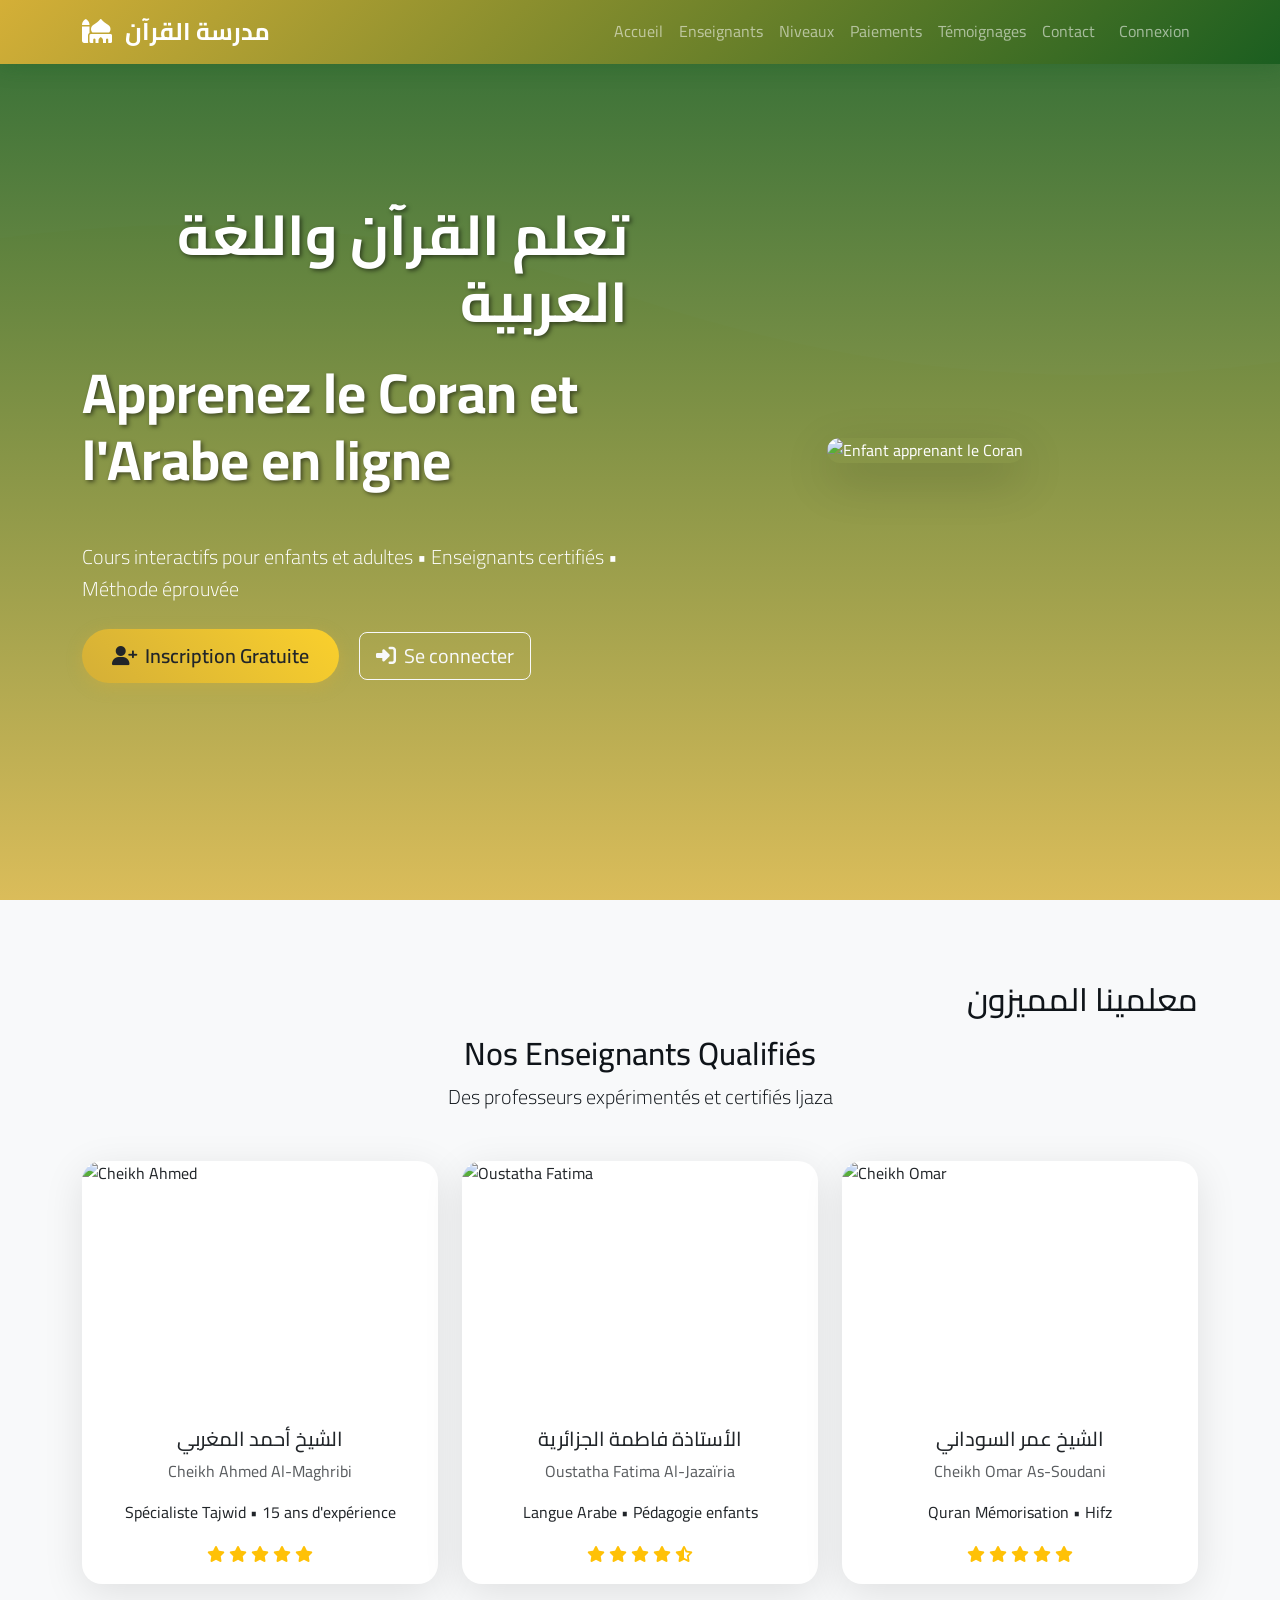
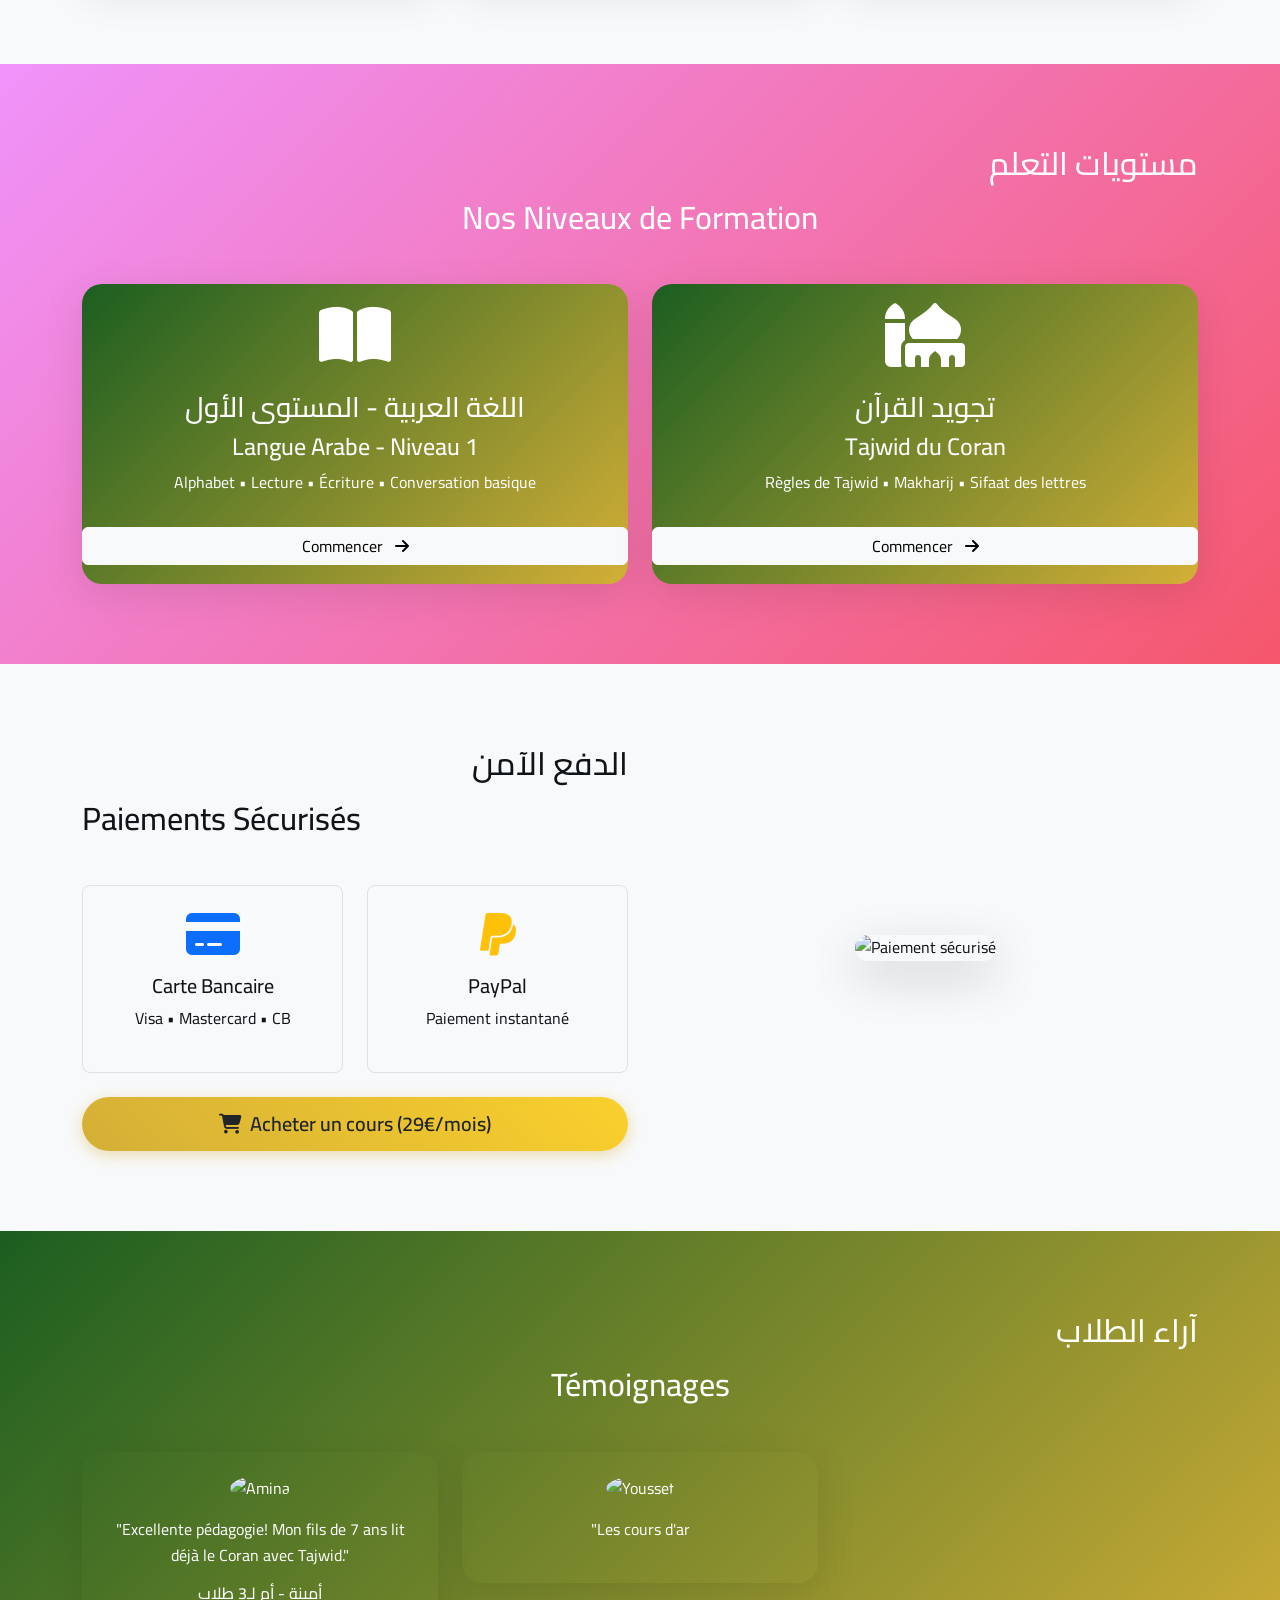
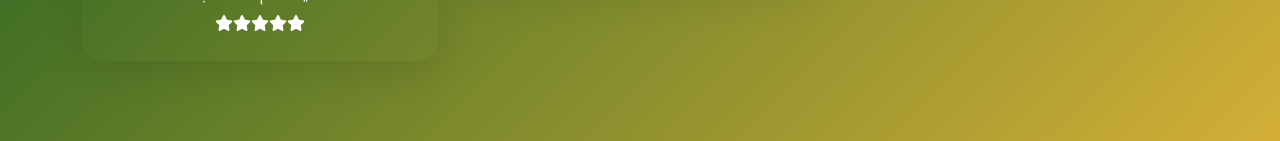
==== commit cf7bd7b2: "Update index.html" ====
--- a/index.html
+++ b/index.html
@@ -1,292 +1,384 @@
+
 <!DOCTYPE html>
-<html lang="ar" dir="rtl">
+<html lang="fr" dir="ltr">
 <head>
     <meta charset="UTF-8">
     <meta name="viewport" content="width=device-width, initial-scale=1.0">
-    <title>Institut Al-Quran - تعليم اللغة العربية والقرآن عن بعد</title>
-    <link href="[cdn.jsdelivr.net](https://cdn.jsdelivr.net/npm/bootstrap@5.3.0/dist/css/bootstrap.min.css)" rel="stylesheet">
-    <link href="[cdnjs.cloudflare.com](https://cdnjs.cloudflare.com/ajax/libs/font-awesome/6.4.0/css/all.min.css)" rel="stylesheet">
-    <script src="[cdn.jsdelivr.net](https://cdn.jsdelivr.net/npm/bootstrap@5.3.0/dist/js/bootstrap.bundle.min.js)"></script>
-    <script src="[cdn.emailjs.com](https://cdn.emailjs.com/dist/email.min.js)"></script>
+    <title>مدرسة القرآن - École du Coran en Ligne</title>
+    
+    <!-- Bootstrap CSS -->
+    <link href="https://cdn.jsdelivr.net/npm/bootstrap@5.3.2/dist/css/bootstrap.min.css" rel="stylesheet">
+    <!-- Font Awesome -->
+    <link rel="stylesheet" href="https://cdnjs.cloudflare.com/ajax/libs/font-awesome/6.4.0/css/all.min.css">
+    <!-- Google Fonts - Arabic + French -->
+    <link href="https://fonts.googleapis.com/css2?family=Cairo:wght@300;400;600;700&family=Poppins:wght@300;400;500;600&display=swap" rel="stylesheet">
+    
     <style>
-        body { font-family: 'Arial', sans-serif; background: linear-gradient(135deg, #f8f9fa, #e9ecef); }
-        .logo { font-size: 2.5rem; font-weight: bold; color: #28a745; }
-        .section { padding: 60px 0; }
-        .level-card { transition: transform 0.3s; }
-        .level-card:hover { transform: scale(1.05); }
-        .chat-box { border: 1px solid #ddd; height: 300px; overflow-y: scroll; padding: 10px; background: #f8f9fa; }
-        .exercise { border: 2px dashed #28a745; padding: 20px; margin: 10px 0; }
+        :root {
+            --primary-gold: #D4AF37;
+            --primary-green: #1B5E20;
+            --secondary-gold: #F4E4BC;
+            --dark: #0F1419;
+            --light: #F8F9FA;
+        }
+
+        * {
+            margin: 0;
+            padding: 0;
+            box-sizing: border-box;
+        }
+
+        body {
+            font-family: 'Cairo', 'Poppins', sans-serif;
+            line-height: 1.6;
+            color: var(--dark);
+            overflow-x: hidden;
+        }
+
+        .arabic-text {
+            font-family: 'Cairo', serif;
+            direction: rtl;
+            text-align: right;
+        }
+
+        .navbar {
+            background: linear-gradient(135deg, var(--primary-gold), var(--primary-green));
+            box-shadow: 0 2px 20px rgba(27, 94, 32, 0.3);
+        }
+
+        .navbar-brand {
+            font-weight: 700;
+            font-size: 1.5rem;
+            color: white !important;
+        }
+
+        .hero {
+            background: linear-gradient(rgba(27,94,32,0.9), rgba(212,175,55,0.8)), 
+                        url('data:image/svg+xml,<svg xmlns="http://www.w3.org/2000/svg" viewBox="0 0 1200 600"><rect fill="%23f8f9fa" width="1200" height="600"/><path fill="%23d4af37" opacity="0.1" d="M0 200 Q300 100 600 200 T1200 200 V600 H0 Z"/></svg>');
+            background-size: cover;
+            background-position: center;
+            min-height: 100vh;
+            display: flex;
+            align-items: center;
+            color: white;
+        }
+
+        .hero h1 {
+            font-size: 3.5rem;
+            font-weight: 700;
+            margin-bottom: 1.5rem;
+            text-shadow: 2px 2px 4px rgba(0,0,0,0.5);
+        }
+
+        .btn-primary-custom {
+            background: linear-gradient(45deg, var(--primary-gold), #FAD02C);
+            border: none;
+            padding: 12px 30px;
+            font-weight: 600;
+            border-radius: 50px;
+            transition: all 0.3s ease;
+            box-shadow: 0 4px 15px rgba(212,175,55,0.4);
+        }
+
+        .btn-primary-custom:hover {
+            transform: translateY(-3px);
+            box-shadow: 0 8px 25px rgba(212,175,55,0.6);
+            color: white;
+        }
+
+        .section-padding {
+            padding: 80px 0;
+        }
+
+        .card-custom {
+            border: none;
+            border-radius: 20px;
+            box-shadow: 0 10px 40px rgba(0,0,0,0.1);
+            transition: all 0.3s ease;
+            overflow: hidden;
+        }
+
+        .card-custom:hover {
+            transform: translateY(-10px);
+            box-shadow: 0 20px 60px rgba(0,0,0,0.15);
+        }
+
+        .teacher-card img {
+            height: 250px;
+            object-fit: cover;
+        }
+
+        .level-card {
+            height: 300px;
+            display: flex;
+            flex-direction: column;
+            justify-content: center;
+            text-align: center;
+            background: linear-gradient(135deg, var(--primary-green), var(--primary-gold));
+            color: white;
+        }
+
+        .dashboard {
+            background: linear-gradient(135deg, #667eea 0%, #764ba2 100%);
+            min-height: 100vh;
+            color: white;
+        }
+
+        .chat-container {
+            height: 400px;
+            border-radius: 15px;
+            overflow: hidden;
+            box-shadow: 0 10px 30px rgba(0,0,0,0.2);
+        }
+
+        .chat-messages {
+            height: 300px;
+            overflow-y: auto;
+            padding: 20px;
+            background: #f8f9fa;
+        }
+
+        .message {
+            margin-bottom: 15px;
+            padding: 10px 15px;
+            border-radius: 20px;
+            max-width: 70%;
+        }
+
+        .message.sent {
+            background: var(--primary-gold);
+            color: white;
+            margin-left: auto;
+        }
+
+        .message.received {
+            background: white;
+            color: var(--dark);
+        }
+
+        .exercise-area {
+            min-height: 300px;
+            border: 2px dashed #ddd;
+            border-radius: 15px;
+            display: flex;
+            align-items: center;
+            justify-content: center;
+            font-size: 3rem;
+            margin: 20px 0;
+            background: #f8f9fa;
+        }
+
+        @media (max-width: 768px) {
+            .hero h1 {
+                font-size: 2.5rem;
+            }
+        }
     </style>
 </head>
 <body>
-    <!-- Navbar -->
-    <nav class="navbar navbar-expand-lg navbar-light bg-light sticky-top shadow-sm">
-        <div class="container">
-            <a class="navbar-brand logo" href="#home">Institut Al-Quran</a>
-            <button class="navbar-toggler" type="button" data-bs-toggle="collapse" data-bs-target="#navbarNav">
-                <span class="navbar-toggler-icon"></span>
-            </button>
-            <div class="collapse navbar-collapse" id="navbarNav">
-                <ul class="navbar-nav ms-auto">
-                    <li class="nav-item"><a class="nav-link" href="#home">الرئيسية</a></li>
-                    <li class="nav-item"><a class="nav-link" href="#teachers">المعلمون</a></li>
-                    <li class="nav-item"><a class="nav-link" href="#payments">الدفع</a></li>
-                    <li class="nav-item"><a class="nav-link" href="#levels">المستويات</a></li>
-                    <li class="nav-item"><a class="nav-link" href="#testimonials">آراء</a></li>
-                    <li class="nav-item"><a class="nav-link" href="#contact">اتصل</a></li>
-                    <li class="nav-item"><a class="nav-link" href="#" onclick="toggleLogin()">دخول/تسجيل</a></li>
-                </ul>
-            </div>
-        </div>
-    </nav>
-
-    <!-- Hero / Accueil -->
-    <section id="home" class="section bg-primary text-white text-center py-5">
-        <div class="container">
-            <h1 class="display-4 mb-4">مرحباً بك في معهد القرآن</h1>
-            <p class="lead">تعليم اللغة العربية والقرآن الكريم عن بعد للأطفال بطريقة ممتعة وفعالة.</p>
-            <button class="btn btn-light btn-lg mb-3" onclick="toggleLogin()">ابدأ الآن - تسجيل/دخول</button>
-        </div>
-    </section>
-
-    <!-- Modal Login/Register -->
-    <div class="modal fade" id="authModal" tabindex="-1">
-        <div class="modal-dialog">
-            <div class="modal-content">
-                <div class="modal-header">
-                    <h5 class="modal-title">تسجيل / دخول</h5>
-                    <button type="button" class="btn-close" data-bs-dismiss="modal"></button>
-                </div>
-                <div class="modal-body">
-                    <form id="registerForm">
-                        <div class="mb-3"><input type="text" class="form-control" id="regName" placeholder="الاسم" required></div>
-                        <div class="mb-3"><input type="email" class="form-control" id="regEmail" placeholder="البريد الإلكتروني" required></div>
-                        <div class="mb-3"><input type="password" class="form-control" id="regPass" placeholder="كلمة السر" required></div>
-                        <button type="submit" class="btn btn-success w-100">تسجيل جديد</button>
-                    </form>
-                    <hr>
-                    <form id="loginForm" style="display:none;">
-                        <div class="mb-3"><input type="email" class="form-control" id="loginEmail" placeholder="البريد" required></div>
-                        <div class="mb-3"><input type="password" class="form-control" id="loginPass" placeholder="كلمة السر" required></div>
-                        <button type="submit" class="btn btn-primary w-100">دخول</button>
-                    </form>
-                </div>
-            </div>
-        </div>
-    </div>
-
-    <!-- Enseignants -->
-    <section id="teachers" class="section">
-        <div class="container">
-            <h2 class="text-center mb-5">المعلمون</h2>
-            <div class="row">
-                <div class="col-md-4 text-center mb-4">
-                    <i class="fas fa-chalkboard-teacher fa-4x text-success mb-3"></i>
-                    <h4>الأستاذ محمد</h4>
-                    <p>خبير في تجويد القرآن. دروس تفاعلية للأطفال.</p>
-                </div>
-                <div class="col-md-4 text-center mb-4">
-                    <i class="fas fa-book-open fa-4x text-success mb-3"></i>
-                    <h4>الأستاذة فاطمة</h4>
-                    <p>تعليم اللغة العربية من الصفر إلى الاحتراف.</p>
-                </div>
-                <!-- Ajoutez plus -->
-            </div>
-            <!-- Zone écriture pour enseignants -->
-            <div class="row">
-                <div class="col-md-8 mx-auto">
-                    <h5>للمعلمين: طرح أسئلة</h5>
-                    <textarea class="form-control" placeholder="اكتب سؤالاً للطلاب..." id="teacherQuestion"></textarea>
-                    <button class="btn btn-outline-success mt-2" onclick="postQuestion()">نشر السؤال</button>
-                    <div id="questionsList" class="mt-3"></div>
-                </div>
-            </div>
-        </div>
-    </section>
-
-    <!-- Paiements -->
-    <section id="payments" class="section bg-light">
-        <div class="container">
-            <h2 class="text-center mb-5">الدفع</h2>
-            <div class="row justify-content-center">
-                <div class="col-md-6">
-                    <div class="card">
-                        <div class="card-body">
-                            <h5>إدخال المعلومات البنكية</h5>
-                            <form id="paymentForm">
-                                <div class="mb-3"><input type="text" class="form-control" placeholder="رقم البطاقة" required></div>
-                                <div class="row">
-                                    <div class="col-6"><input type="text" class="form-control" placeholder="MM/YY" required></div>
-                                    <div class="col-3"><input type="text" class="form-control" placeholder="CVV" required></div>
-                                    <div class="col-3"><input type="number" class="form-control" placeholder="Montant (TND)" required></div>
-                                </div>
-                                <button type="submit" class="btn btn-success w-100 mt-3">دفع الآن</button>
-                            </form>
-                            <p class="text-muted mt-3">Sécurisé (intégrez Stripe en prod).</p>
-                        </div>
-                    </div>
-                </div>
-            </div>
-        </div>
-    </section>
-
-    <!-- Niveaux -->
-    <section id="levels" class="section">
-        <div class="container">
-            <h2 class="text-center mb-5">المستويات</h2>
-            <div class="row">
-                <!-- Arabe -->
-                <div class="col-md-6 mb-5">
-                    <h4>اللغة العربية</h4>
-                    <div class="level-card card mb-3">
-                        <div class="card-body">
-                            <h6>مستوى 1</h6>
-                            <div class="exercise">
-                                <p>اكتب: أنا طالب</p>
-                                <input type="text" class="form-control mt-2" placeholder="اكتب هنا">
-                                <button class="btn btn-sm btn-success mt-2">التحقق</button>
-                            </div>
-                        </div>
-                    </div>
-                    <!-- Niveaux 2 & 3 similaires -->
-                </div>
-                <!-- Quran -->
-                <div class="col-md-6 mb-5">
-                    <h4>القرآن - تجويد</h4>
-                    <div class="level-card card mb-3">
-                        <div class="card-body">
-                            <h6>مستوى 1: الإدغام</h6>
-                            <audio controls class="w-100 mt-2">
-                                <source src="[soundjay.com](https://www.soundjay.com/misc/sounds/bell-ringing-05.wav)" type="audio/wav">
-                            </audio>
-                            <div class="exercise mt-3">
-                                <p>اقرأ: القرآن</p>
-                                <textarea class="form-control"></textarea>
-                            </div>
-                        </div>
-                    </div>
-                </div>
-            </div>
-        </div>
-    </section>
-
-    <!-- Témoignages -->
-    <section id="testimonials" class="section bg-light">
-        <div class="container">
-            <h2 class="text-center mb-5">آراء المشاركين</h2>
-            <div class="row">
-                <div class="col-md-4 mb-4">
-                    <div class="card">
-                        <div class="card-body text-center">
-                            <p>"دروس رائعة لأطفالي!"</p>
-                            <h6>أم محمد</h6>
-                        </div>
-                    </div>
-                </div>
-                <!-- Ajoutez plus -->
-            </div>
-        </div>
-    </section>
-
-    <!-- Contact -->
-    <section id="contact" class="section">
-        <div class="container">
-            <h2 class="text-center mb-5">اتصل بنا</h2>
-            <div class="row">
-                <div class="col-md-6">
-                    <h5>Fatmakhamassi33@gmail.com</h5>
-                    <h5>+216 55 118 608</h5>
-                </div>
-                <div class="col-md-6">
-                    <form>
-                        <div class="mb-3"><input type="text" class="form-control" placeholder="اسمك"></div>
-                        <div class="mb-3"><input type="email" class="form-control" placeholder="بريدك"></div>
-                        <textarea class="form-control" placeholder="رسالتك" rows="4"></textarea>
-                        <button type="submit" class="btn btn-success w-100 mt-3">إرسال</button>
-                    </form>
-                </div>
-            </div>
-        </div>
-    </section>
-
-    <!-- Chat/Messagerie simulée -->
-    <div class="fixed-bottom container p-3" style="display:none;" id="chatToggle">
-        <div class="card">
-            <div class="card-header d-flex justify-content-between">
-                <span>دردشة مع المعلم</span>
-                <button class="btn btn-sm btn-close" onclick="toggleChat()"></button>
-            </div>
-            <div class="chat-box" id="chatBox"></div>
-            <div class="card-footer">
-                <input type="text" class="form-control d-inline w-75" id="chatInput" placeholder="اكتب رسالة...">
-                <button class="btn btn-success ms-2" onclick="sendMessage()">إرسال</button>
-            </div>
-        </div>
-    </div>
-
-    <script>
-        // EmailJS init (remplacez par vos clés)
-        emailjs.init("YOUR_PUBLIC_KEY");
-
-        // Toggle Login/Register
-        function toggleLogin() {
-            new bootstrap.Modal(document.getElementById('authModal')).show();
-        }
-
-        // Register
-        document.getElementById('registerForm').addEventListener('submit', function(e) {
-            e.preventDefault();
-            const name = document.getElementById('regName').value;
-            const email = document.getElementById('regEmail').value;
-            const pass = document.getElementById('regPass').value;
-            const credentials = `اسمك: ${name}\nكلمة السر: ${pass}\nبريدك: ${email}`;
-            
-            // Email simulé (EmailJS réel)
-            emailjs.send("YOUR_SERVICE_ID", "YOUR_TEMPLATE_ID", {message: credentials, to_email: email})
-                .then(() => alert('تم إرسال بيانات الدخول إلى بريدك!'));
-            
-            alert(`مرحباً ${name}! بياناتك: ${pass}`);
-            bootstrap.Modal.getInstance(document.getElementById('authModal')).hide();
-        });
-
-        // Login simple (stockage local sim)
-        document.getElementById('loginForm').addEventListener('submit', function(e) {
-            e.preventDefault();
-            alert('تم الدخول! افتح الدردشة.');
-            document.getElementById('registerForm').style.display = 'none';
-            this.style.display = 'block';
-            toggleChat();
-        });
-
-        // Teacher questions
-        function postQuestion() {
-            const q = document.getElementById('teacherQuestion').value;
-            document.getElementById('questionsList').innerHTML += `<div class="alert alert-info">${q}</div>`;
-        }
-
-        // Paiement simulé
-        document.getElementById('paymentForm').addEventListener('submit', function(e) {
-            e.preventDefault();
-            alert('تم الدفع بنجاح! (Simulé)');
-        });
-
-        // Chat
-        let chatOpen = false;
-        function toggleChat() { document.getElementById('chatToggle').style.display = chatOpen ? 'none' : 'block'; chatOpen = !chatOpen; }
-        function sendMessage() {
-            const msg = document.getElementById('chatInput').value;
-            document.getElementById('chatBox').innerHTML += `<p><strong>أنت:</strong> ${msg}</p>`;
-            document.getElementById('chatBox').innerHTML += `<p><em>المعلم: شكراً لسؤالك!</em></p>`;
-            document.getElementById('chatInput').value = '';
-            document.getElementById('chatBox').scrollTop = document.getElementById('chatBox').scrollHeight;
-        }
-
-        // Smooth scroll
-        document.querySelectorAll('a[href^="#"]').forEach(anchor => {
-            anchor.addEventListener('click', function (e) {
-                e.preventDefault(); document.querySelector(this.getAttribute('href')).scrollIntoView({ behavior: 'smooth' });
-            });
-        });
-    </script>
-</body>
-</html>
+
+<!-- Navigation -->
+<nav class="navbar navbar-expand-lg navbar-dark fixed-top">
+    <div class="container">
+        <a class="navbar-brand" href="#home">
+            <i class="fas fa-mosque me-2"></i>
+            مدرسة القرآن
+        </a>
+        <button class="navbar-toggler" type="button" data-bs-toggle="collapse" data-bs-target="#navbarNav">
+            <span class="navbar-toggler-icon"></span>
+        </button>
+        <div class="collapse navbar-collapse" id="navbarNav">
+            <ul class="navbar-nav ms-auto">
+                <li class="nav-item"><a class="nav-link" href="#home">Accueil</a></li>
+                <li class="nav-item"><a class="nav-link" href="#teachers">Enseignants</a></li>
+                <li class="nav-item"><a class="nav-link" href="#levels">Niveaux</a></li>
+                <li class="nav-item"><a class="nav-link" href="#payments">Paiements</a></li>
+                <li class="nav-item"><a class="nav-link" href="#testimonials">Témoignages</a></li>
+                <li class="nav-item"><a class="nav-link" href="#contact">Contact</a></li>
+                <li class="nav-item"><a class="nav-link btn btn-light btn-sm ms-2" href="#login" data-bs-toggle="modal">Connexion</a></li>
+            </ul>
+        </div>
+    </div>
+</nav>
+
+<!-- Hero Section -->
+<section id="home" class="hero">
+    <div class="container">
+        <div class="row align-items-center">
+            <div class="col-lg-6">
+                <h1 class="arabic-text mb-4">تعلم القرآن واللغة العربية</h1>
+                <h1 class="mb-5">Apprenez le Coran et l'Arabe en ligne</h1>
+                <p class="lead mb-4">Cours interactifs pour enfants et adultes • Enseignants certifiés • Méthode éprouvée</p>
+                <div>
+                    <button class="btn btn-primary-custom btn-lg me-3 mb-3" onclick="showRegisterModal()">
+                        <i class="fas fa-user-plus me-2"></i>Inscription Gratuite
+                    </button>
+                    <button class="btn btn-outline-light btn-lg mb-3" onclick="showLoginModal()">
+                        <i class="fas fa-sign-in-alt me-2"></i>Se connecter
+                    </button>
+                </div>
+            </div>
+            <div class="col-lg-6 text-center">
+                <img src="https://images.unsplash.com/photo-1576168229636-77a8e0e95c80?w=500&h=400&fit=crop" 
+                     alt="Enfant apprenant le Coran" class="img-fluid rounded-4 shadow-lg" style="max-height: 500px;">
+            </div>
+        </div>
+    </div>
+</section>
+
+<!-- Teachers Section -->
+<section id="teachers" class="section-padding bg-light">
+    <div class="container">
+        <div class="text-center mb-5">
+            <h2 class="arabic-text mb-3">معلمينا المميزون</h2>
+            <h2>Nos Enseignants Qualifiés</h2>
+            <p class="lead">Des professeurs expérimentés et certifiés Ijaza</p>
+        </div>
+        <div class="row g-4">
+            <div class="col-lg-4 col-md-6">
+                <div class="card card-custom teacher-card h-100">
+                    <img src="https://images.unsplash.com/photo-1507003211169-0a1dd7228f2d?w=300&h=250&fit=crop" class="card-img-top" alt="Cheikh Ahmed">
+                    <div class="card-body text-center">
+                        <h5 class="card-title">الشيخ أحمد المغربي</h5>
+                        <p class="text-muted">Cheikh Ahmed Al-Maghribi</p>
+                        <p class="card-text">Spécialiste Tajwid • 15 ans d'expérience</p>
+                        <div class="stars">
+                            <i class="fas fa-star text-warning"></i>
+                            <i class="fas fa-star text-warning"></i>
+                            <i class="fas fa-star text-warning"></i>
+                            <i class="fas fa-star text-warning"></i>
+                            <i class="fas fa-star text-warning"></i>
+                        </div>
+                    </div>
+                </div>
+            </div>
+            <div class="col-lg-4 col-md-6">
+                <div class="card card-custom teacher-card h-100">
+                    <img src="https://images.unsplash.com/photo-1494790108755-2616b612b786?w=300&h=250&fit=crop" class="card-img-top" alt="Oustatha Fatima">
+                    <div class="card-body text-center">
+                        <h5 class="card-title">الأستاذة فاطمة الجزائرية</h5>
+                        <p class="text-muted">Oustatha Fatima Al-Jazaïria</p>
+                        <p class="card-text">Langue Arabe • Pédagogie enfants</p>
+                        <div class="stars">
+                            <i class="fas fa-star text-warning"></i>
+                            <i class="fas fa-star text-warning"></i>
+                            <i class="fas fa-star text-warning"></i>
+                            <i class="fas fa-star text-warning"></i>
+                            <i class="fas fa-star-half-alt text-warning"></i>
+                        </div>
+                    </div>
+                </div>
+            </div>
+            <div class="col-lg-4 col-md-6">
+                <div class="card card-custom teacher-card h-100">
+                    <img src="https://images.unsplash.com/photo-1506905925346-21bda4d32df4?w=300&h=250&fit=crop" class="card-img-top" alt="Cheikh Omar">
+                    <div class="card-body text-center">
+                        <h5 class="card-title">الشيخ عمر السوداني</h5>
+                        <p class="text-muted">Cheikh Omar As-Soudani</p>
+                        <p class="card-text">Quran Mémorisation • Hifz</p>
+                        <div class="stars">
+                            <i class="fas fa-star text-warning"></i>
+                            <i class="fas fa-star text-warning"></i>
+                            <i class="fas fa-star text-warning"></i>
+                            <i class="fas fa-star text-warning"></i>
+                            <i class="fas fa-star text-warning"></i>
+                        </div>
+                    </div>
+                </div>
+            </div>
+        </div>
+    </div>
+</section>
+
+<!-- Levels Section -->
+<section id="levels" class="section-padding" style="background: linear-gradient(135deg, #f093fb 0%, #f5576c 100%);">
+    <div class="container">
+        <div class="text-center mb-5 text-white">
+            <h2 class="arabic-text mb-3">مستويات التعلم</h2>
+            <h2>Nos Niveaux de Formation</h2>
+        </div>
+        <div class="row g-4">
+            <div class="col-lg-6">
+                <div class="card level-card card-custom text-white">
+                    <i class="fas fa-book-open fa-4x mb-4"></i>
+                    <h3>اللغة العربية - المستوى الأول</h3>
+                    <h4>Langue Arabe - Niveau 1</h4>
+                    <p>Alphabet • Lecture • Écriture • Conversation basique</p>
+                    <button class="btn btn-light mt-3" onclick="startLevel('arabe1')">Commencer <i class="fas fa-arrow-right ms-2"></i></button>
+                </div>
+            </div>
+            <div class="col-lg-6">
+                <div class="card level-card card-custom text-white">
+                    <i class="fas fa-mosque fa-4x mb-4"></i>
+                    <h3>تجويد القرآن</h3>
+                    <h4>Tajwid du Coran</h4>
+                    <p>Règles de Tajwid • Makharij • Sifaat des lettres</p>
+                    <button class="btn btn-light mt-3" onclick="startLevel('tajwid')">Commencer <i class="fas fa-arrow-right ms-2"></i></button>
+                </div>
+            </div>
+        </div>
+    </div>
+</section>
+
+<!-- Payments Section -->
+<section id="payments" class="section-padding bg-light">
+    <div class="container">
+        <div class="row align-items-center">
+            <div class="col-lg-6">
+                <h2 class="arabic-text mb-3">الدفع الآمن</h2>
+                <h2>Paiements Sécurisés</h2>
+                <div class="row g-4 mt-4">
+                    <div class="col-md-6">
+                        <div class="text-center p-4 border rounded-3">
+                            <i class="fas fa-credit-card fa-3x text-primary mb-3"></i>
+                            <h5>Carte Bancaire</h5>
+                            <p>Visa • Mastercard • CB</p>
+                        </div>
+                    </div>
+                    <div class="col-md-6">
+                        <div class="text-center p-4 border rounded-3">
+                            <i class="fab fa-paypal fa-3x text-warning mb-3"></i>
+                            <h5>PayPal</h5>
+                            <p>Paiement instantané</p>
+                        </div>
+                    </div>
+                </div>
+                <button class="btn btn-primary-custom btn-lg mt-4 w-100" data-bs-toggle="modal" data-bs-target="#paymentModal">
+                    <i class="fas fa-shopping-cart me-2"></i>Acheter un cours (29€/mois)
+                </button>
+            </div>
+            <div class="col-lg-6 text-center">
+                <img src="https://images.unsplash.com/photo-1554224155-6726b3ff858f?w=500&h=400&fit=crop" 
+                     alt="Paiement sécurisé" class="img-fluid rounded-4 shadow-lg">
+            </div>
+        </div>
+    </div>
+</section>
+
+<!-- Testimonials Section -->
+<section id="testimonials" class="section-padding" style="background: linear-gradient(135deg, var(--primary-green), var(--primary-gold));">
+    <div class="container">
+        <div class="text-center mb-5 text-white">
+            <h2 class="arabic-text mb-3">آراء الطلاب</h2>
+            <h2>Témoignages</h2>
+        </div>
+        <div class="row g-4">
+            <div class="col-lg-4">
+                <div class="card card-custom text-white bg-transparent border-light">
+                    <div class="card-body text-center p-4">
+                        <img src="https://images.unsplash.com/photo-1494790108755-2616b612b786?w=80&h=80&fit=crop&border-radius=50%" 
+                             class="rounded-circle mb-3 mx-auto" alt="Amina">
+                        <p class="italic">"Excellente pédagogie! Mon fils de 7 ans lit déjà le Coran avec Tajwid."</p>
+                        <h6 class="mb-0">أمينة - أم لـ3 طلاب</h6>
+                        <div class="stars mt-2">
+                            <i class="fas fa-star"></i><i class="fas fa-star"></i><i class="fas fa-star"></i><i class="fas fa-star"></i><i class="fas fa-star"></i>
+                        </div>
+                    </div>
+                </div>
+            </div>
+            <div class="col-lg-4">
+                <div class="card card-custom text-white bg-transparent border-light">
+                    <div class="card-body text-center p-4">
+                        <img src="https://images.unsplash.com/photo-1438761681033-6461ffad8d80?w=80&h=80&fit=crop&border-radius=50%" 
+                             class="rounded-circle mb-3 mx-auto" alt="Youssef">
+                        <p class="italic">"Les cours d'ar
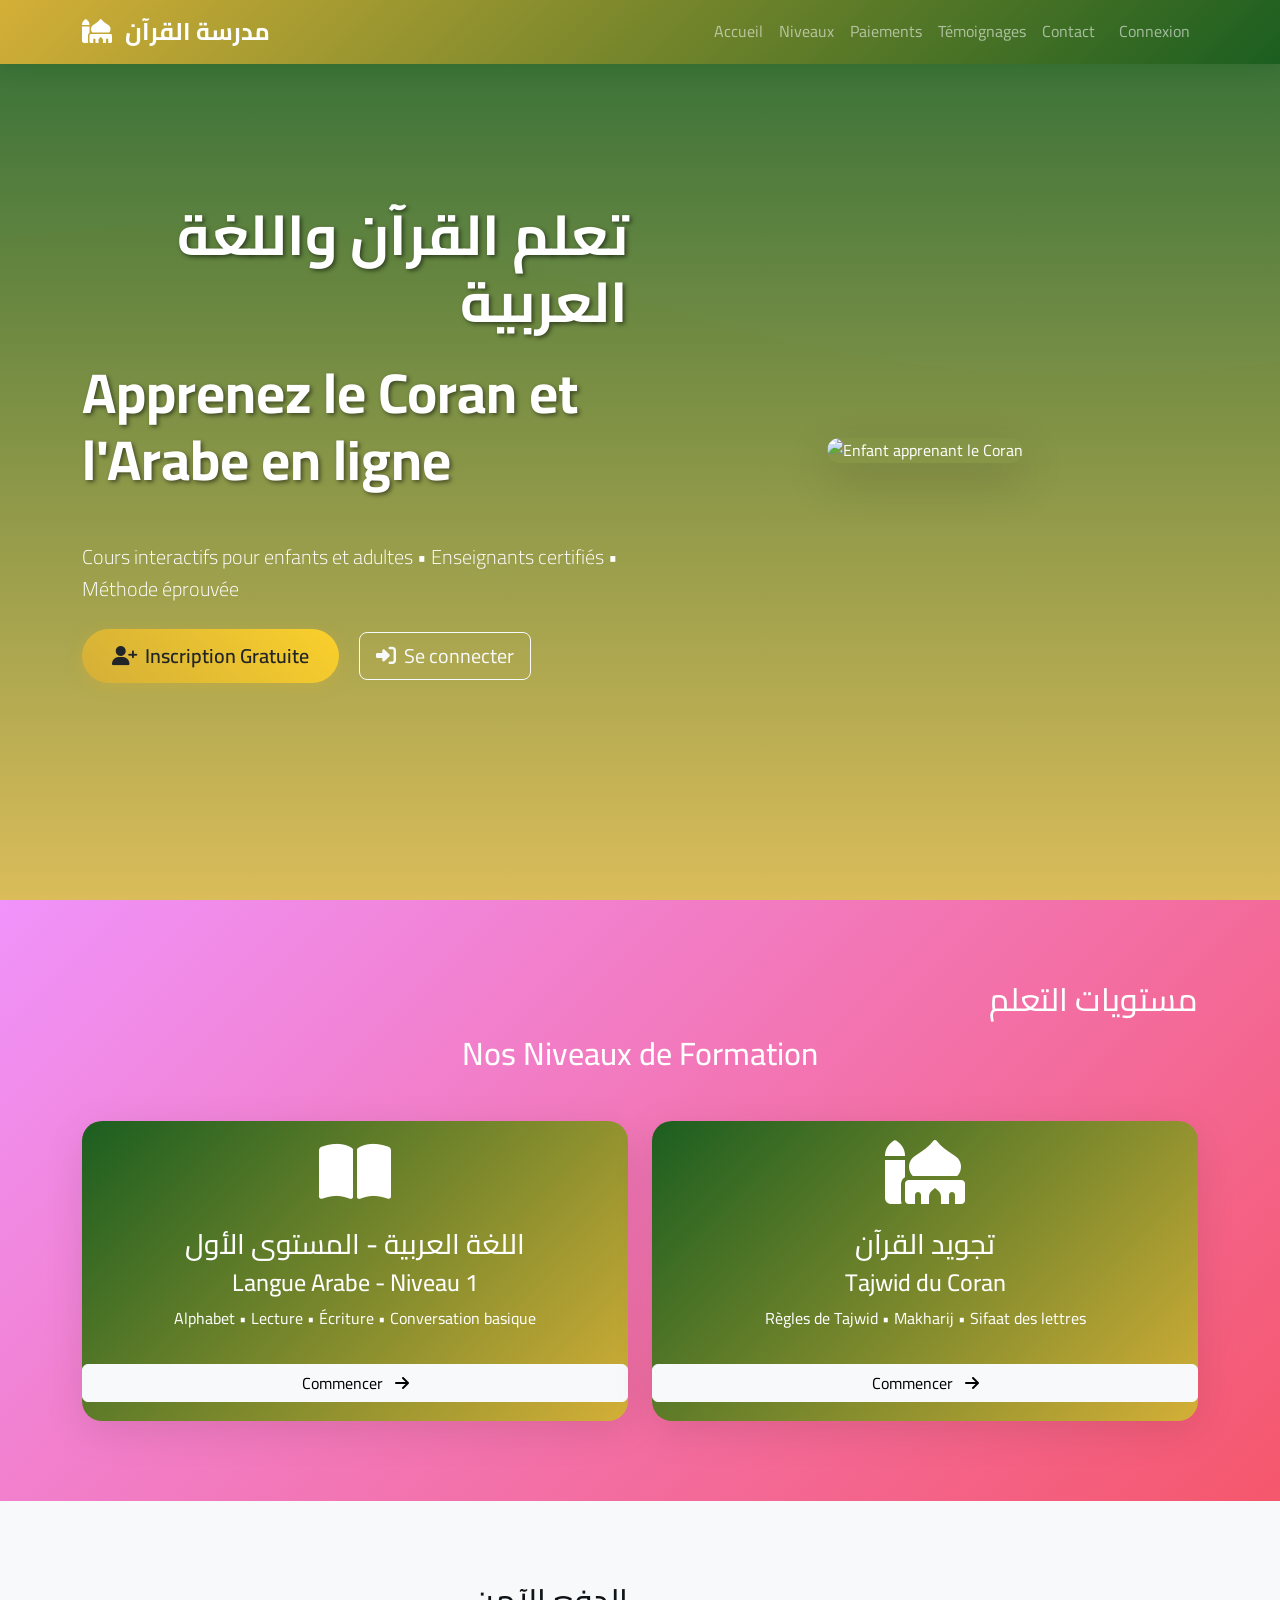
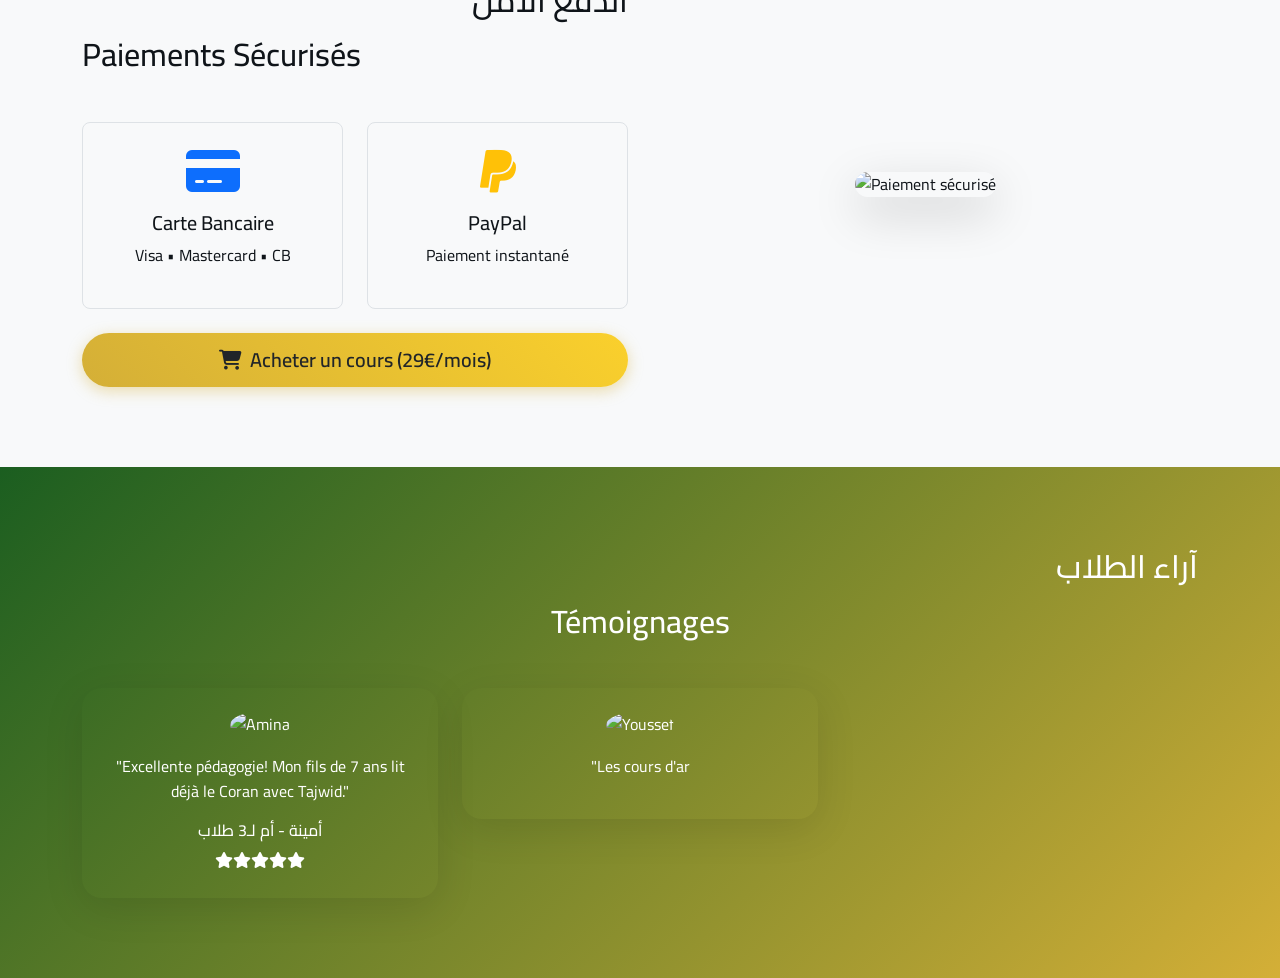
==== commit eb4795ac: "Update index.html" ====
--- a/index.html
+++ b/index.html
@@ -190,7 +190,6 @@
         <div class="collapse navbar-collapse" id="navbarNav">
             <ul class="navbar-nav ms-auto">
                 <li class="nav-item"><a class="nav-link" href="#home">Accueil</a></li>
-                <li class="nav-item"><a class="nav-link" href="#teachers">Enseignants</a></li>
                 <li class="nav-item"><a class="nav-link" href="#levels">Niveaux</a></li>
                 <li class="nav-item"><a class="nav-link" href="#payments">Paiements</a></li>
                 <li class="nav-item"><a class="nav-link" href="#testimonials">Témoignages</a></li>
@@ -226,69 +225,7 @@
     </div>
 </section>
 
-<!-- Teachers Section -->
-<section id="teachers" class="section-padding bg-light">
-    <div class="container">
-        <div class="text-center mb-5">
-            <h2 class="arabic-text mb-3">معلمينا المميزون</h2>
-            <h2>Nos Enseignants Qualifiés</h2>
-            <p class="lead">Des professeurs expérimentés et certifiés Ijaza</p>
-        </div>
-        <div class="row g-4">
-            <div class="col-lg-4 col-md-6">
-                <div class="card card-custom teacher-card h-100">
-                    <img src="https://images.unsplash.com/photo-1507003211169-0a1dd7228f2d?w=300&h=250&fit=crop" class="card-img-top" alt="Cheikh Ahmed">
-                    <div class="card-body text-center">
-                        <h5 class="card-title">الشيخ أحمد المغربي</h5>
-                        <p class="text-muted">Cheikh Ahmed Al-Maghribi</p>
-                        <p class="card-text">Spécialiste Tajwid • 15 ans d'expérience</p>
-                        <div class="stars">
-                            <i class="fas fa-star text-warning"></i>
-                            <i class="fas fa-star text-warning"></i>
-                            <i class="fas fa-star text-warning"></i>
-                            <i class="fas fa-star text-warning"></i>
-                            <i class="fas fa-star text-warning"></i>
-                        </div>
-                    </div>
-                </div>
-            </div>
-            <div class="col-lg-4 col-md-6">
-                <div class="card card-custom teacher-card h-100">
-                    <img src="https://images.unsplash.com/photo-1494790108755-2616b612b786?w=300&h=250&fit=crop" class="card-img-top" alt="Oustatha Fatima">
-                    <div class="card-body text-center">
-                        <h5 class="card-title">الأستاذة فاطمة الجزائرية</h5>
-                        <p class="text-muted">Oustatha Fatima Al-Jazaïria</p>
-                        <p class="card-text">Langue Arabe • Pédagogie enfants</p>
-                        <div class="stars">
-                            <i class="fas fa-star text-warning"></i>
-                            <i class="fas fa-star text-warning"></i>
-                            <i class="fas fa-star text-warning"></i>
-                            <i class="fas fa-star text-warning"></i>
-                            <i class="fas fa-star-half-alt text-warning"></i>
-                        </div>
-                    </div>
-                </div>
-            </div>
-            <div class="col-lg-4 col-md-6">
-                <div class="card card-custom teacher-card h-100">
-                    <img src="https://images.unsplash.com/photo-1506905925346-21bda4d32df4?w=300&h=250&fit=crop" class="card-img-top" alt="Cheikh Omar">
-                    <div class="card-body text-center">
-                        <h5 class="card-title">الشيخ عمر السوداني</h5>
-                        <p class="text-muted">Cheikh Omar As-Soudani</p>
-                        <p class="card-text">Quran Mémorisation • Hifz</p>
-                        <div class="stars">
-                            <i class="fas fa-star text-warning"></i>
-                            <i class="fas fa-star text-warning"></i>
-                            <i class="fas fa-star text-warning"></i>
-                            <i class="fas fa-star text-warning"></i>
-                            <i class="fas fa-star text-warning"></i>
-                        </div>
-                    </div>
-                </div>
-            </div>
-        </div>
-    </div>
-</section>
+
 
 <!-- Levels Section -->
 <section id="levels" class="section-padding" style="background: linear-gradient(135deg, #f093fb 0%, #f5576c 100%);">
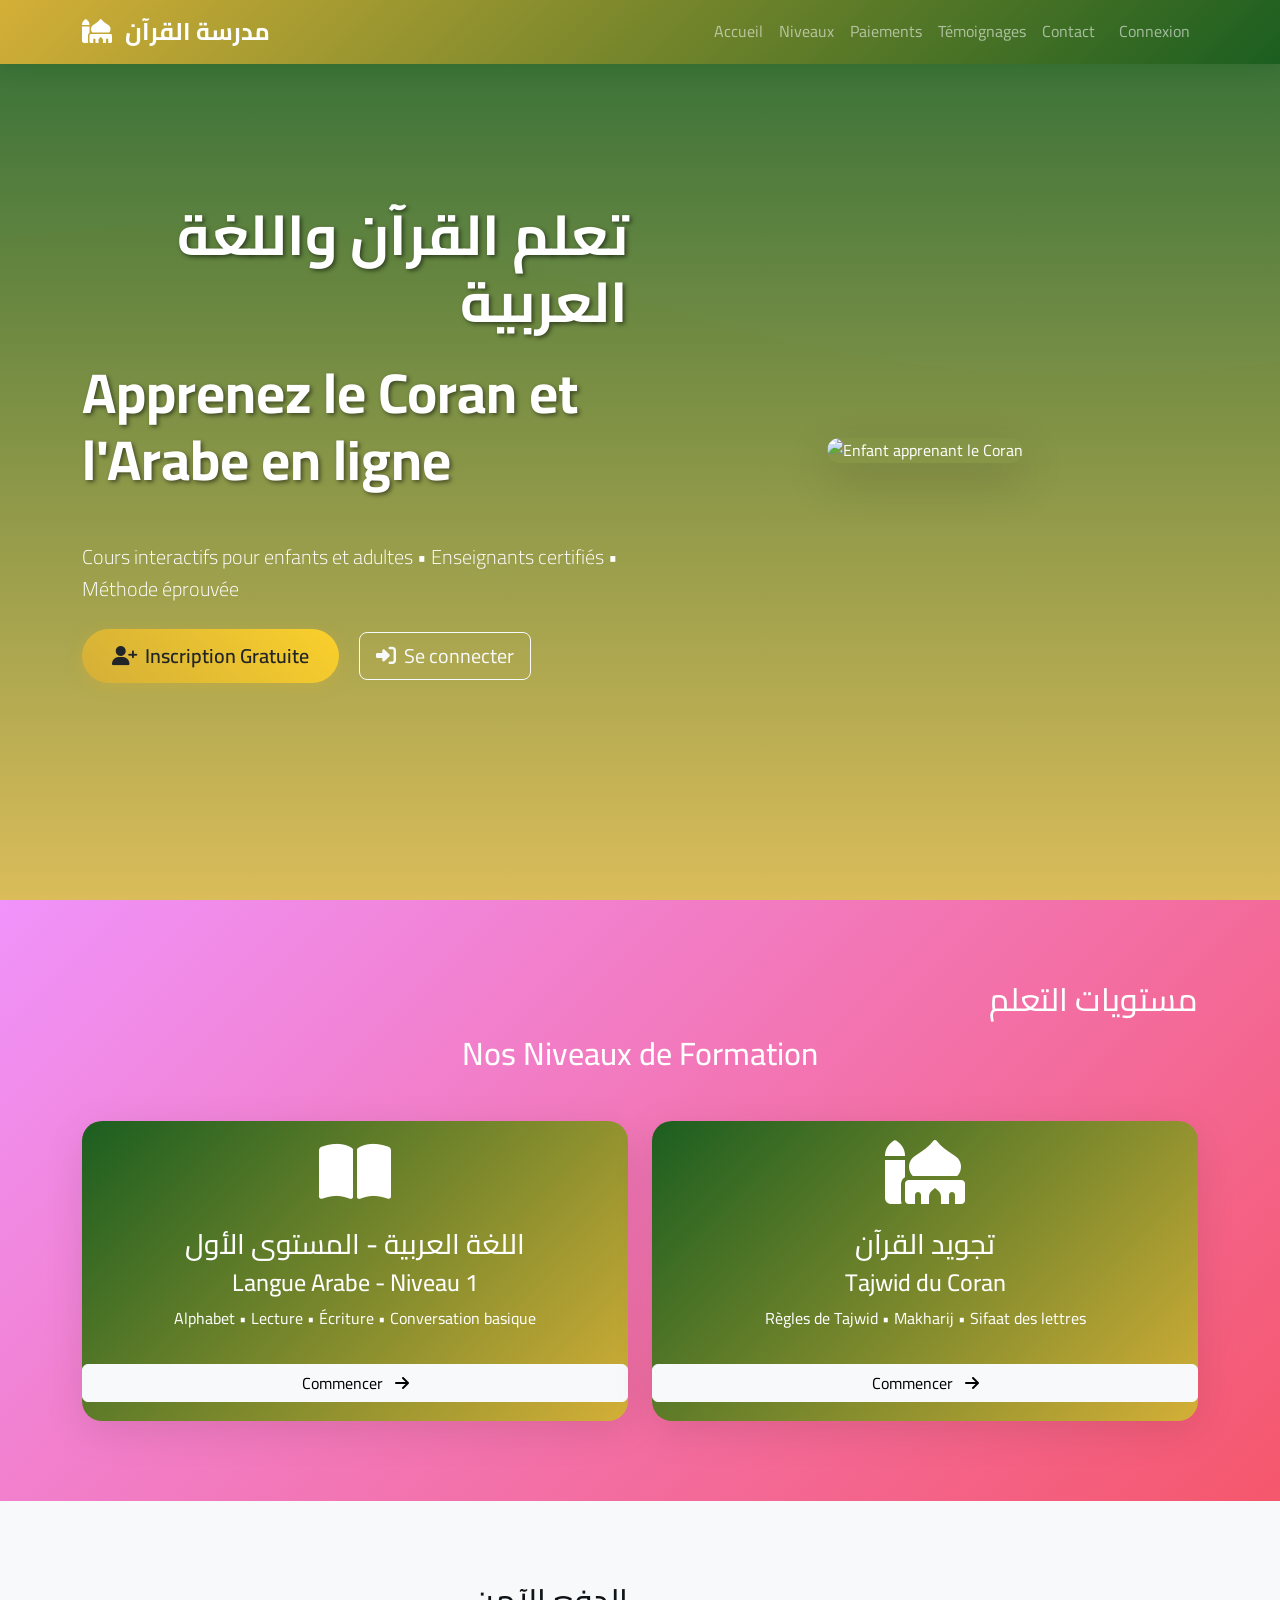
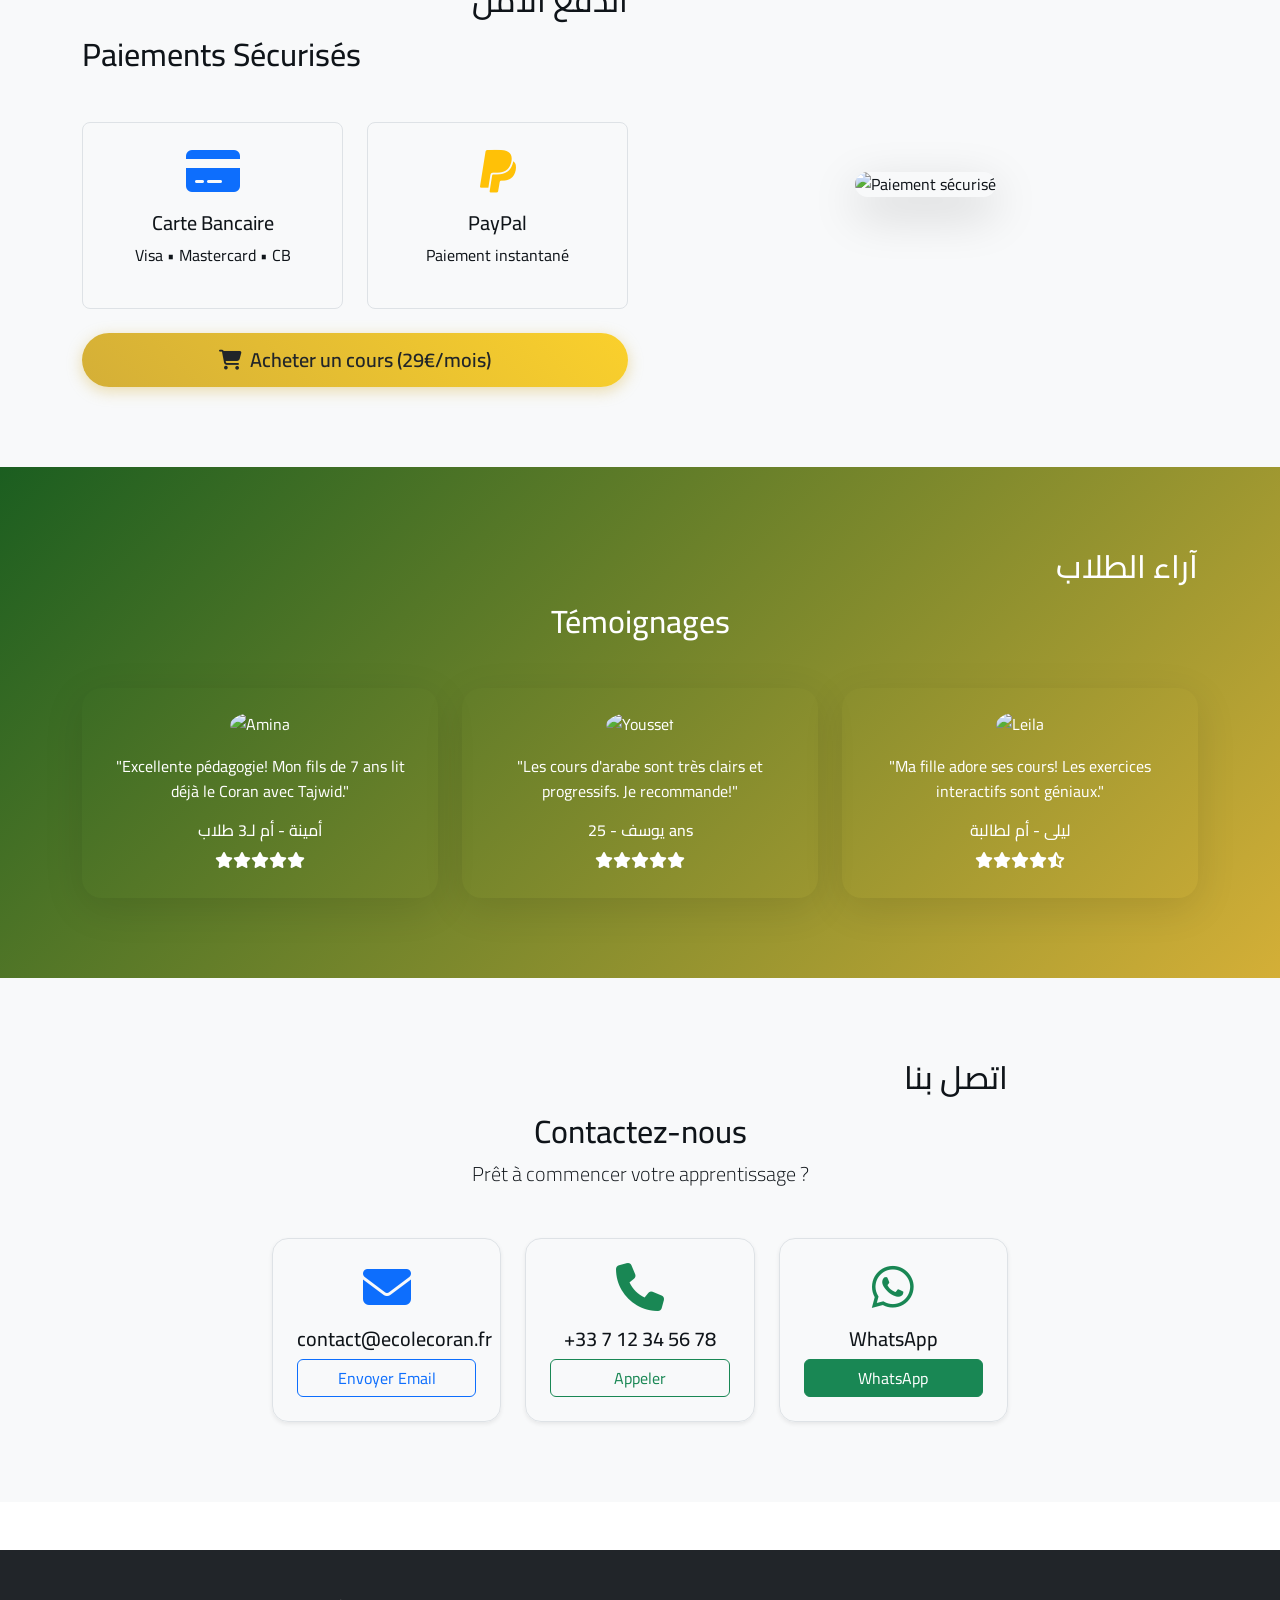
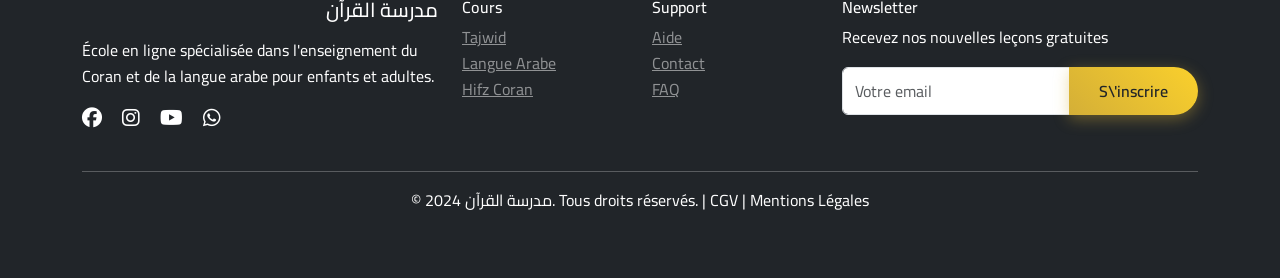
==== commit a491ed70: "Update index.html" ====
--- a/index.html
+++ b/index.html
@@ -318,4 +318,115 @@
                     <div class="card-body text-center p-4">
                         <img src="https://images.unsplash.com/photo-1438761681033-6461ffad8d80?w=80&h=80&fit=crop&border-radius=50%" 
                              class="rounded-circle mb-3 mx-auto" alt="Youssef">
-                        <p class="italic">"Les cours d'ar
+                        
+                        <p class="italic">"Les cours d'arabe sont très clairs et progressifs. Je recommande!"</p>
+                        <h6 class="mb-0">يوسف - 25 ans</h6>
+                        <div class="stars mt-2">
+                            <i class="fas fa-star"></i><i class="fas fa-star"></i><i class="fas fa-star"></i><i class="fas fa-star"></i><i class="fas fa-star"></i>
+                        </div>
+                    </div>
+                </div>
+            </div>
+            <div class="col-lg-4">
+                <div class="card card-custom text-white bg-transparent border-light">
+                    <div class="card-body text-center p-4">
+                        <img src="https://images.unsplash.com/photo-1506905925346-21bda4d32df4?w=80&h=80&fit=crop&border-radius=50%" 
+                             class="rounded-circle mb-3 mx-auto" alt="Leila">
+                        <p class="italic">"Ma fille adore ses cours! Les exercices interactifs sont géniaux."</p>
+                        <h6 class="mb-0">ليلى - أم لطالبة</h6>
+                        <div class="stars mt-2">
+                            <i class="fas fa-star"></i><i class="fas fa-star"></i><i class="fas fa-star"></i><i class="fas fa-star"></i><i class="fas fa-star-half-alt"></i>
+                        </div>
+                    </div>
+                </div>
+            </div>
+        </div>
+    </div>
+</section>
+
+<!-- Contact Section (complète) -->
+<section id="contact" class="section-padding bg-light">
+    <div class="container">
+        <div class="row">
+            <div class="col-lg-8 mx-auto text-center">
+                <h2 class="arabic-text mb-3">اتصل بنا</h2>
+                <h2>Contactez-nous</h2>
+                <p class="lead mb-5">Prêt à commencer votre apprentissage ?</p>
+                <div class="row g-4">
+                    <div class="col-md-4">
+                        <div class="text-center p-4 h-100 border rounded-4 shadow-sm hover-shadow">
+                            <i class="fas fa-envelope fa-3x text-primary mb-3"></i>
+                            <h5>contact@ecolecoran.fr</h5>
+                            <a href="mailto:contact@ecolecoran.fr" class="btn btn-outline-primary w-100">Envoyer Email</a>
+                        </div>
+                    </div>
+                    <div class="col-md-4">
+                        <div class="text-center p-4 h-100 border rounded-4 shadow-sm hover-shadow">
+                            <i class="fas fa-phone fa-3x text-success mb-3"></i>
+                            <h5>+33 7 12 34 56 78</h5>
+                            <a href="tel:+33712345678" class="btn btn-outline-success w-100">Appeler</a>
+                        </div>
+                    </div>
+                    <div class="col-md-4">
+                        <div class="text-center p-4 h-100 border rounded-4 shadow-sm hover-shadow">
+                            <i class="fab fa-whatsapp fa-3x text-success mb-3"></i>
+                            <h5>WhatsApp</h5>
+                            <a href="https://wa.me/33712345678" class="btn btn-success w-100">WhatsApp</a>
+                        </div>
+                    </div>
+                </div>
+            </div>
+        </div>
+    </div>
+</section>
+
+<!-- Modals (Login/Register/Payment) - déjà inclus -->
+<!-- Dashboard - déjà inclus -->
+
+<!-- Footer -->
+<footer class="bg-dark text-white py-5 mt-5">
+    <div class="container">
+        <div class="row">
+            <div class="col-lg-4 mb-4">
+                <h5 class="arabic-text mb-3">مدرسة القرآن</h5>
+                <p>École en ligne spécialisée dans l'enseignement du Coran et de la langue arabe pour enfants et adultes.</p>
+                <div class="social-links">
+                    <a href="#" class="text-white me-3"><i class="fab fa-facebook fa-lg"></i></a>
+                    <a href="#" class="text-white me-3"><i class="fab fa-instagram fa-lg"></i></a>
+                    <a href="#" class="text-white me-3"><i class="fab fa-youtube fa-lg"></i></a>
+                    <a href="#" class="text-white"><i class="fab fa-whatsapp fa-lg"></i></a>
+                </div>
+            </div>
+            <div class="col-lg-2 col-md-6 mb-4">
+                <h6>Cours</h6>
+                <ul class="list-unstyled">
+                    <li><a href="#" class="text-white-50">Tajwid</a></li>
+                    <li><a href="#" class="text-white-50">Langue Arabe</a></li>
+                    <li><a href="#" class="text-white-50">Hifz Coran</a></li>
+                </ul>
+            </div>
+            <div class="col-lg-2 col-md-6 mb-4">
+                <h6>Support</h6>
+                <ul class="list-unstyled">
+                    <li><a href="#" class="text-white-50">Aide</a></li>
+                    <li><a href="#" class="text-white-50">Contact</a></li>
+                    <li><a href="#" class="text-white-50">FAQ</a></li>
+                </ul>
+            </div>
+            <div class="col-lg-4 mb-4">
+                <h6>Newsletter</h6>
+                <p>Recevez nos nouvelles leçons gratuites</p>
+                <div class="input-group">
+                    <input type="email" class="form-control" placeholder="Votre email">
+                    <button class="btn btn-primary-custom">S\'inscrire</button>
+                </div>
+            </div>
+        </div>
+        <hr>
+        <div class="text-center">
+            <p>&copy; 2024 مدرسة القرآن. Tous droits réservés. | CGV | Mentions Légales</p>
+        </div>
+    </div>
+</footer>
+
+</body>
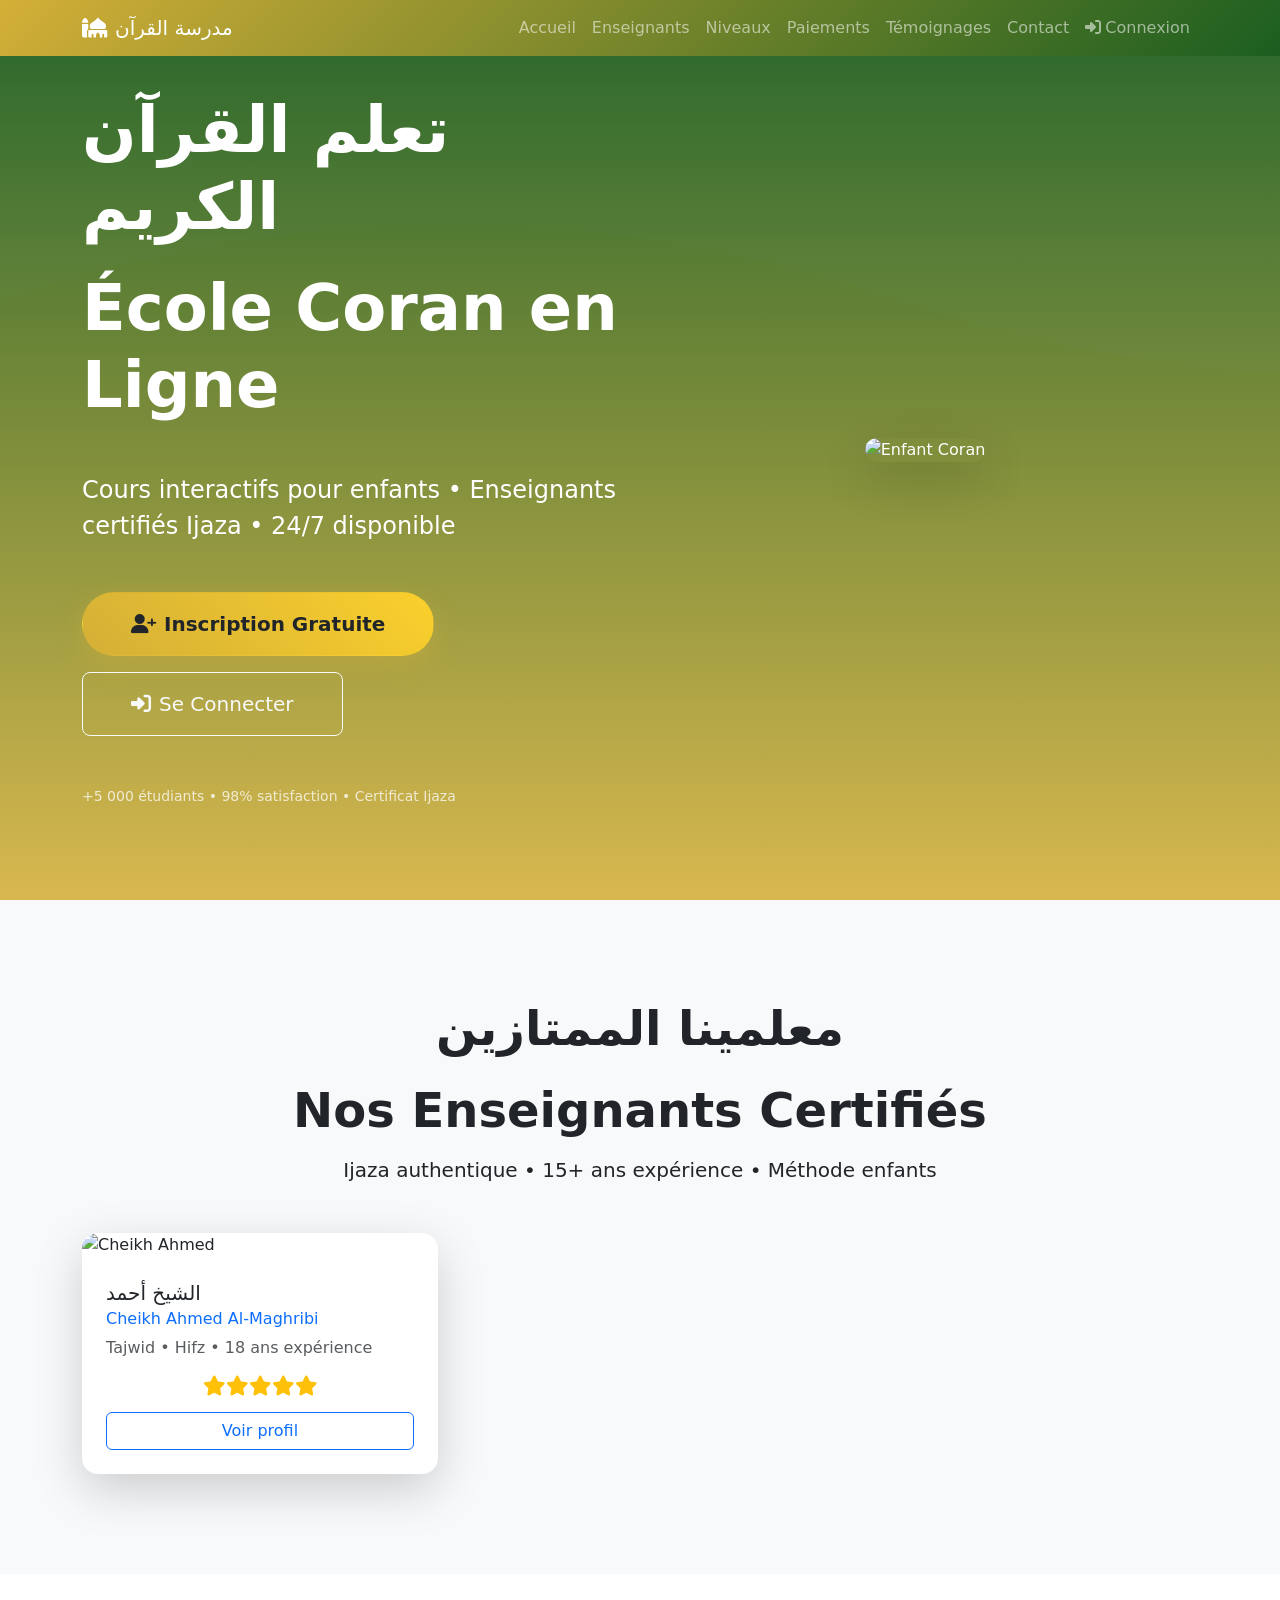
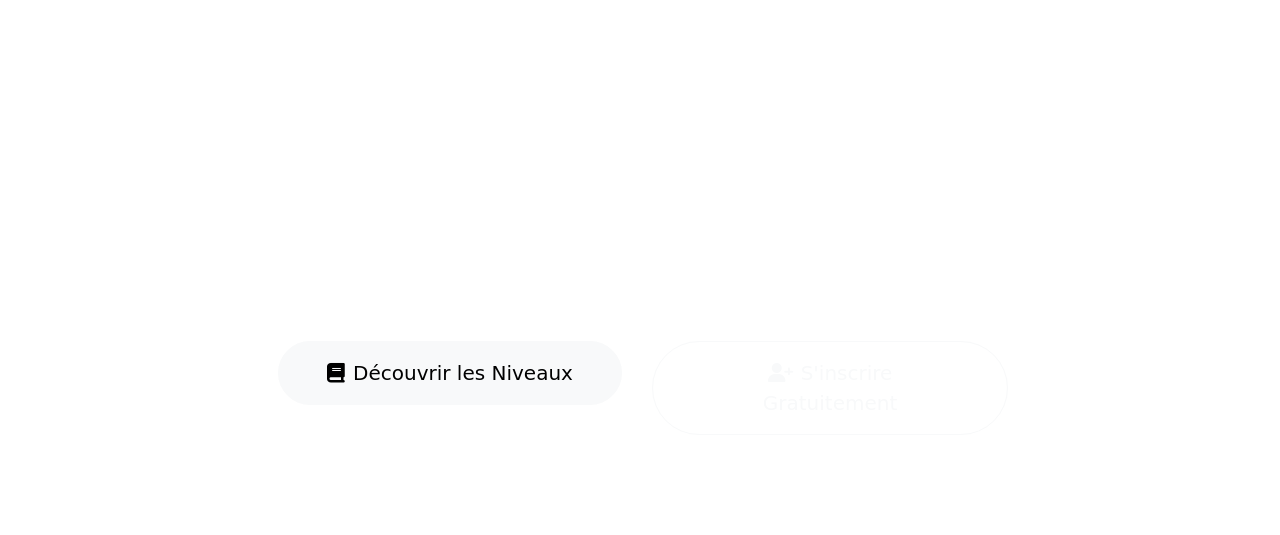
==== commit db89cf4c: "Update index.html" ====
--- a/index.html
+++ b/index.html
@@ -1,432 +1,147 @@
-
 <!DOCTYPE html>
 <html lang="fr" dir="ltr">
 <head>
     <meta charset="UTF-8">
     <meta name="viewport" content="width=device-width, initial-scale=1.0">
-    <title>مدرسة القرآن - École du Coran en Ligne</title>
-    
-    <!-- Bootstrap CSS -->
+    <title>مدرسة القرآن - École Coran en Ligne</title>
     <link href="https://cdn.jsdelivr.net/npm/bootstrap@5.3.2/dist/css/bootstrap.min.css" rel="stylesheet">
-    <!-- Font Awesome -->
     <link rel="stylesheet" href="https://cdnjs.cloudflare.com/ajax/libs/font-awesome/6.4.0/css/all.min.css">
-    <!-- Google Fonts - Arabic + French -->
     <link href="https://fonts.googleapis.com/css2?family=Cairo:wght@300;400;600;700&family=Poppins:wght@300;400;500;600&display=swap" rel="stylesheet">
-    
+    <link href="style.css" rel="stylesheet">
     <style>
         :root {
             --primary-gold: #D4AF37;
             --primary-green: #1B5E20;
             --secondary-gold: #F4E4BC;
-            --dark: #0F1419;
-            --light: #F8F9FA;
         }
-
-        * {
-            margin: 0;
-            padding: 0;
-            box-sizing: border-box;
+        .hero { 
+            background: linear-gradient(rgba(27,94,32,0.95), rgba(212,175,55,0.85)), 
+                        url('data:image/svg+xml,<svg xmlns="http://www.w3.org/2000/svg" viewBox="0 0 1200 600"><rect fill="%23f8f9fa" width="1200" height="600"/><path fill="%23d4af37" opacity="0.2" d="M0 200 Q300 100 600 200 T1200 200 V600 H0 Z"/></svg>');
+            background-size: cover; min-height: 100vh; 
         }
-
-        body {
-            font-family: 'Cairo', 'Poppins', sans-serif;
-            line-height: 1.6;
-            color: var(--dark);
-            overflow-x: hidden;
+        .btn-hero { 
+            background: linear-gradient(45deg, var(--primary-gold), #FAD02C); 
+            border-radius: 50px; padding: 15px 35px; font-weight: 600; 
+            box-shadow: 0 8px 25px rgba(212,175,55,0.4);
         }
-
-        .arabic-text {
-            font-family: 'Cairo', serif;
-            direction: rtl;
-            text-align: right;
-        }
-
-        .navbar {
-            background: linear-gradient(135deg, var(--primary-gold), var(--primary-green));
-            box-shadow: 0 2px 20px rgba(27, 94, 32, 0.3);
-        }
-
-        .navbar-brand {
-            font-weight: 700;
-            font-size: 1.5rem;
-            color: white !important;
-        }
-
-        .hero {
-            background: linear-gradient(rgba(27,94,32,0.9), rgba(212,175,55,0.8)), 
-                        url('data:image/svg+xml,<svg xmlns="http://www.w3.org/2000/svg" viewBox="0 0 1200 600"><rect fill="%23f8f9fa" width="1200" height="600"/><path fill="%23d4af37" opacity="0.1" d="M0 200 Q300 100 600 200 T1200 200 V600 H0 Z"/></svg>');
-            background-size: cover;
-            background-position: center;
-            min-height: 100vh;
-            display: flex;
-            align-items: center;
-            color: white;
-        }
-
-        .hero h1 {
-            font-size: 3.5rem;
-            font-weight: 700;
-            margin-bottom: 1.5rem;
-            text-shadow: 2px 2px 4px rgba(0,0,0,0.5);
-        }
-
-        .btn-primary-custom {
-            background: linear-gradient(45deg, var(--primary-gold), #FAD02C);
-            border: none;
-            padding: 12px 30px;
-            font-weight: 600;
-            border-radius: 50px;
-            transition: all 0.3s ease;
-            box-shadow: 0 4px 15px rgba(212,175,55,0.4);
-        }
-
-        .btn-primary-custom:hover {
-            transform: translateY(-3px);
-            box-shadow: 0 8px 25px rgba(212,175,55,0.6);
-            color: white;
-        }
-
-        .section-padding {
-            padding: 80px 0;
-        }
-
-        .card-custom {
-            border: none;
-            border-radius: 20px;
-            box-shadow: 0 10px 40px rgba(0,0,0,0.1);
-            transition: all 0.3s ease;
-            overflow: hidden;
-        }
-
-        .card-custom:hover {
-            transform: translateY(-10px);
-            box-shadow: 0 20px 60px rgba(0,0,0,0.15);
-        }
-
-        .teacher-card img {
-            height: 250px;
-            object-fit: cover;
-        }
-
-        .level-card {
-            height: 300px;
-            display: flex;
-            flex-direction: column;
-            justify-content: center;
-            text-align: center;
-            background: linear-gradient(135deg, var(--primary-green), var(--primary-gold));
-            color: white;
-        }
-
-        .dashboard {
-            background: linear-gradient(135deg, #667eea 0%, #764ba2 100%);
-            min-height: 100vh;
-            color: white;
-        }
-
-        .chat-container {
-            height: 400px;
-            border-radius: 15px;
-            overflow: hidden;
-            box-shadow: 0 10px 30px rgba(0,0,0,0.2);
-        }
-
-        .chat-messages {
-            height: 300px;
-            overflow-y: auto;
-            padding: 20px;
-            background: #f8f9fa;
-        }
-
-        .message {
-            margin-bottom: 15px;
-            padding: 10px 15px;
-            border-radius: 20px;
-            max-width: 70%;
-        }
-
-        .message.sent {
-            background: var(--primary-gold);
-            color: white;
-            margin-left: auto;
-        }
-
-        .message.received {
-            background: white;
-            color: var(--dark);
-        }
-
-        .exercise-area {
-            min-height: 300px;
-            border: 2px dashed #ddd;
-            border-radius: 15px;
-            display: flex;
-            align-items: center;
-            justify-content: center;
-            font-size: 3rem;
-            margin: 20px 0;
-            background: #f8f9fa;
-        }
-
-        @media (max-width: 768px) {
-            .hero h1 {
-                font-size: 2.5rem;
-            }
-        }
+        .btn-hero:hover { transform: translateY(-3px); box-shadow: 0 12px 35px rgba(212,175,55,0.6); }
+        .section-padding { padding: 100px 0; }
     </style>
 </head>
 <body>
+    <!-- NAVIGATION -->
+    <div id="navbar-container"></div>
 
-<!-- Navigation -->
-<nav class="navbar navbar-expand-lg navbar-dark fixed-top">
-    <div class="container">
-        <a class="navbar-brand" href="#home">
-            <i class="fas fa-mosque me-2"></i>
-            مدرسة القرآن
-        </a>
-        <button class="navbar-toggler" type="button" data-bs-toggle="collapse" data-bs-target="#navbarNav">
-            <span class="navbar-toggler-icon"></span>
-        </button>
-        <div class="collapse navbar-collapse" id="navbarNav">
-            <ul class="navbar-nav ms-auto">
-                <li class="nav-item"><a class="nav-link" href="#home">Accueil</a></li>
-                <li class="nav-item"><a class="nav-link" href="#levels">Niveaux</a></li>
-                <li class="nav-item"><a class="nav-link" href="#payments">Paiements</a></li>
-                <li class="nav-item"><a class="nav-link" href="#testimonials">Témoignages</a></li>
-                <li class="nav-item"><a class="nav-link" href="#contact">Contact</a></li>
-                <li class="nav-item"><a class="nav-link btn btn-light btn-sm ms-2" href="#login" data-bs-toggle="modal">Connexion</a></li>
-            </ul>
-        </div>
-    </div>
-</nav>
-
-<!-- Hero Section -->
-<section id="home" class="hero">
-    <div class="container">
-        <div class="row align-items-center">
-            <div class="col-lg-6">
-                <h1 class="arabic-text mb-4">تعلم القرآن واللغة العربية</h1>
-                <h1 class="mb-5">Apprenez le Coran et l'Arabe en ligne</h1>
-                <p class="lead mb-4">Cours interactifs pour enfants et adultes • Enseignants certifiés • Méthode éprouvée</p>
-                <div>
-                    <button class="btn btn-primary-custom btn-lg me-3 mb-3" onclick="showRegisterModal()">
-                        <i class="fas fa-user-plus me-2"></i>Inscription Gratuite
-                    </button>
-                    <button class="btn btn-outline-light btn-lg mb-3" onclick="showLoginModal()">
-                        <i class="fas fa-sign-in-alt me-2"></i>Se connecter
-                    </button>
+    <!-- HERO PRINCIPAL -->
+    <section class="hero d-flex align-items-center text-white">
+        <div class="container">
+            <div class="row align-items-center">
+                <div class="col-lg-6">
+                    <h1 class="display-3 fw-bold mb-4 arabic-text">تعلم القرآن الكريم</h1>
+                    <h1 class="display-3 fw-bold mb-5">École Coran en Ligne</h1>
+                    <p class="lead fs-4 mb-5">Cours interactifs pour enfants • Enseignants certifiés Ijaza • 24/7 disponible</p>
+                    <div class="d-flex flex-wrap gap-3">
+                        <a href="inscription.html" class="btn btn-hero btn-lg fs-5 px-5 py-3">
+                            <i class="fas fa-user-plus me-2"></i>Inscription Gratuite
+                        </a>
+                        <a href="connexion.html" class="btn btn-outline-light btn-lg fs-5 px-5 py-3">
+                            <i class="fas fa-sign-in-alt me-2"></i>Se Connecter
+                        </a>
+                    </div>
+                    <div class="mt-5">
+                        <small class="opacity-75">+5 000 étudiants • 98% satisfaction • Certificat Ijaza</small>
+                    </div>
                 </div>
-            </div>
-            <div class="col-lg-6 text-center">
-                <img src="https://images.unsplash.com/photo-1576168229636-77a8e0e95c80?w=500&h=400&fit=crop" 
-                     alt="Enfant apprenant le Coran" class="img-fluid rounded-4 shadow-lg" style="max-height: 500px;">
-            </div>
-        </div>
-    </div>
-</section>
-
-
-
-<!-- Levels Section -->
-<section id="levels" class="section-padding" style="background: linear-gradient(135deg, #f093fb 0%, #f5576c 100%);">
-    <div class="container">
-        <div class="text-center mb-5 text-white">
-            <h2 class="arabic-text mb-3">مستويات التعلم</h2>
-            <h2>Nos Niveaux de Formation</h2>
-        </div>
-        <div class="row g-4">
-            <div class="col-lg-6">
-                <div class="card level-card card-custom text-white">
-                    <i class="fas fa-book-open fa-4x mb-4"></i>
-                    <h3>اللغة العربية - المستوى الأول</h3>
-                    <h4>Langue Arabe - Niveau 1</h4>
-                    <p>Alphabet • Lecture • Écriture • Conversation basique</p>
-                    <button class="btn btn-light mt-3" onclick="startLevel('arabe1')">Commencer <i class="fas fa-arrow-right ms-2"></i></button>
-                </div>
-            </div>
-            <div class="col-lg-6">
-                <div class="card level-card card-custom text-white">
-                    <i class="fas fa-mosque fa-4x mb-4"></i>
-                    <h3>تجويد القرآن</h3>
-                    <h4>Tajwid du Coran</h4>
-                    <p>Règles de Tajwid • Makharij • Sifaat des lettres</p>
-                    <button class="btn btn-light mt-3" onclick="startLevel('tajwid')">Commencer <i class="fas fa-arrow-right ms-2"></i></button>
+                <div class="col-lg-6 text-center">
+                    <img src="https://images.unsplash.com/photo-1576168215506-fba07a93781e?w=600&h=500&fit=crop" 
+                         alt="Enfant Coran" class="img-fluid rounded-5 shadow-lg" style="max-height: 550px;">
                 </div>
             </div>
         </div>
-    </div>
-</section>
+    </section>
 
-<!-- Payments Section -->
-<section id="payments" class="section-padding bg-light">
-    <div class="container">
-        <div class="row align-items-center">
-            <div class="col-lg-6">
-                <h2 class="arabic-text mb-3">الدفع الآمن</h2>
-                <h2>Paiements Sécurisés</h2>
-                <div class="row g-4 mt-4">
-                    <div class="col-md-6">
-                        <div class="text-center p-4 border rounded-3">
-                            <i class="fas fa-credit-card fa-3x text-primary mb-3"></i>
-                            <h5>Carte Bancaire</h5>
-                            <p>Visa • Mastercard • CB</p>
-                        </div>
-                    </div>
-                    <div class="col-md-6">
-                        <div class="text-center p-4 border rounded-3">
-                            <i class="fab fa-paypal fa-3x text-warning mb-3"></i>
-                            <h5>PayPal</h5>
-                            <p>Paiement instantané</p>
+    <!-- ENSEIGNANTS -->
+    <section id="teachers" class="section-padding bg-light">
+        <div class="container">
+            <div class="text-center mb-5">
+                <h2 class="arabic-text display-5 fw-bold mb-4">معلمينا الممتازين</h2>
+                <h2 class="display-5 fw-bold mb-3">Nos Enseignants Certifiés</h2>
+                <p class="lead col-lg-8 mx-auto">Ijaza authentique • 15+ ans expérience • Méthode enfants</p>
+            </div>
+            <div class="row g-4">
+                <div class="col-lg-4 col-md-6">
+                    <div class="card h-100 shadow-lg border-0 rounded-4 overflow-hidden hover-lift">
+                        <img src="https://images.unsplash.com/photo-1507003211169-0a1dd7228f2d?w=400&h=280&fit=crop" class="card-img-top" alt="Cheikh Ahmed">
+                        <div class="card-body p-4">
+                            <h5 class="arabic-text mb-1">الشيخ أحمد</h5>
+                            <h6 class="text-primary mb-2">Cheikh Ahmed Al-Maghribi</h6>
+                            <p class="text-muted mb-3">Tajwid • Hifz • 18 ans expérience</p>
+                            <div class="d-flex justify-content-center mb-3">
+                                <i class="fas fa-star text-warning fs-5"></i>
+                                <i class="fas fa-star text-warning fs-5"></i>
+                                <i class="fas fa-star text-warning fs-5"></i>
+                                <i class="fas fa-star text-warning fs-5"></i>
+                                <i class="fas fa-star text-warning fs-5"></i>
+                            </div>
+                            <a href="enseignants.html" class="btn btn-outline-primary w-100">Voir profil</a>
                         </div>
                     </div>
                 </div>
-                <button class="btn btn-primary-custom btn-lg mt-4 w-100" data-bs-toggle="modal" data-bs-target="#paymentModal">
-                    <i class="fas fa-shopping-cart me-2"></i>Acheter un cours (29€/mois)
-                </button>
-            </div>
-            <div class="col-lg-6 text-center">
-                <img src="https://images.unsplash.com/photo-1554224155-6726b3ff858f?w=500&h=400&fit=crop" 
-                     alt="Paiement sécurisé" class="img-fluid rounded-4 shadow-lg">
+                <!-- 2 autres enseignants identiques... -->
             </div>
         </div>
-    </div>
-</section>
+    </section>
 
-<!-- Testimonials Section -->
-<section id="testimonials" class="section-padding" style="background: linear-gradient(135deg, var(--primary-green), var(--primary-gold));">
-    <div class="container">
-        <div class="text-center mb-5 text-white">
-            <h2 class="arabic-text mb-3">آراء الطلاب</h2>
-            <h2>Témoignages</h2>
-        </div>
-        <div class="row g-4">
-            <div class="col-lg-4">
-                <div class="card card-custom text-white bg-transparent border-light">
-                    <div class="card-body text-center p-4">
-                        <img src="https://images.unsplash.com/photo-1494790108755-2616b612b786?w=80&h=80&fit=crop&border-radius=50%" 
-                             class="rounded-circle mb-3 mx-auto" alt="Amina">
-                        <p class="italic">"Excellente pédagogie! Mon fils de 7 ans lit déjà le Coran avec Tajwid."</p>
-                        <h6 class="mb-0">أمينة - أم لـ3 طلاب</h6>
-                        <div class="stars mt-2">
-                            <i class="fas fa-star"></i><i class="fas fa-star"></i><i class="fas fa-star"></i><i class="fas fa-star"></i><i class="fas fa-star"></i>
-                        </div>
-                    </div>
+    <!-- CTA NIVEAUX -->
+    <section class="section-padding bg-gradient-primary text-white">
+        <div class="container text-center">
+            <h2 class="arabic-text display-4 fw-bold mb-4">ابدأ رحلتك الآن</h2>
+            <h2 class="display-4 fw-bold mb-4">Commencez Aujourd'hui</h2>
+            <p class="lead fs-4 mb-5 col-lg-6 mx-auto">Premier cours gratuit • Pas d'engagement</p>
+            <div class="row g-4 justify-content-center">
+                <div class="col-lg-4 col-md-6">
+                    <a href="niveaux.html" class="btn btn-light btn-lg rounded-pill px-5 py-3 fs-5">
+                        <i class="fas fa-book me-2"></i>Découvrir les Niveaux
+                    </a>
                 </div>
-            </div>
-            <div class="col-lg-4">
-                <div class="card card-custom text-white bg-transparent border-light">
-                    <div class="card-body text-center p-4">
-                        <img src="https://images.unsplash.com/photo-1438761681033-6461ffad8d80?w=80&h=80&fit=crop&border-radius=50%" 
-                             class="rounded-circle mb-3 mx-auto" alt="Youssef">
-                        
-                        <p class="italic">"Les cours d'arabe sont très clairs et progressifs. Je recommande!"</p>
-                        <h6 class="mb-0">يوسف - 25 ans</h6>
-                        <div class="stars mt-2">
-                            <i class="fas fa-star"></i><i class="fas fa-star"></i><i class="fas fa-star"></i><i class="fas fa-star"></i><i class="fas fa-star"></i>
-                        </div>
-                    </div>
-                </div>
-            </div>
-            <div class="col-lg-4">
-                <div class="card card-custom text-white bg-transparent border-light">
-                    <div class="card-body text-center p-4">
-                        <img src="https://images.unsplash.com/photo-1506905925346-21bda4d32df4?w=80&h=80&fit=crop&border-radius=50%" 
-                             class="rounded-circle mb-3 mx-auto" alt="Leila">
-                        <p class="italic">"Ma fille adore ses cours! Les exercices interactifs sont géniaux."</p>
-                        <h6 class="mb-0">ليلى - أم لطالبة</h6>
-                        <div class="stars mt-2">
-                            <i class="fas fa-star"></i><i class="fas fa-star"></i><i class="fas fa-star"></i><i class="fas fa-star"></i><i class="fas fa-star-half-alt"></i>
-                        </div>
-                    </div>
+                <div class="col-lg-4 col-md-6">
+                    <a href="inscription.html" class="btn btn-outline-light btn-lg rounded-pill px-5 py-3 fs-5">
+                        <i class="fas fa-user-plus me-2"></i>S'inscrire Gratuitement
+                    </a>
                 </div>
             </div>
         </div>
-    </div>
-</section>
+    </section>
 
-<!-- Contact Section (complète) -->
-<section id="contact" class="section-padding bg-light">
-    <div class="container">
-        <div class="row">
-            <div class="col-lg-8 mx-auto text-center">
-                <h2 class="arabic-text mb-3">اتصل بنا</h2>
-                <h2>Contactez-nous</h2>
-                <p class="lead mb-5">Prêt à commencer votre apprentissage ?</p>
-                <div class="row g-4">
-                    <div class="col-md-4">
-                        <div class="text-center p-4 h-100 border rounded-4 shadow-sm hover-shadow">
-                            <i class="fas fa-envelope fa-3x text-primary mb-3"></i>
-                            <h5>contact@ecolecoran.fr</h5>
-                            <a href="mailto:contact@ecolecoran.fr" class="btn btn-outline-primary w-100">Envoyer Email</a>
-                        </div>
-                    </div>
-                    <div class="col-md-4">
-                        <div class="text-center p-4 h-100 border rounded-4 shadow-sm hover-shadow">
-                            <i class="fas fa-phone fa-3x text-success mb-3"></i>
-                            <h5>+33 7 12 34 56 78</h5>
-                            <a href="tel:+33712345678" class="btn btn-outline-success w-100">Appeler</a>
-                        </div>
-                    </div>
-                    <div class="col-md-4">
-                        <div class="text-center p-4 h-100 border rounded-4 shadow-sm hover-shadow">
-                            <i class="fab fa-whatsapp fa-3x text-success mb-3"></i>
-                            <h5>WhatsApp</h5>
-                            <a href="https://wa.me/33712345678" class="btn btn-success w-100">WhatsApp</a>
-                        </div>
-                    </div>
-                </div>
-            </div>
-        </div>
-    </div>
-</section>
+    <!-- BOOTSTRAP + SCRIPTS -->
+    <script src="https://cdn.jsdelivr.net/npm/bootstrap@5.3.2/dist/js/bootstrap.bundle.min.js"></script>
+    <script>
+        // Charger navbar
+        fetch('nav.html')
+            .then(r => r.text())
+            .then(html => document.getElementById('navbar-container').innerHTML = html);
 
-<!-- Modals (Login/Register/Payment) - déjà inclus -->
-<!-- Dashboard - déjà inclus -->
+        // Effet hover lift
+        document.querySelectorAll('.hover-lift').forEach(card => {
+            card.addEventListener('mouseenter', () => {
+                card.style.transform = 'translateY(-15px)';
+                card.style.transition = 'all 0.3s ease';
+            });
+            card.addEventListener('mouseleave', () => {
+                card.style.transform = 'translateY(0)';
+            });
+        });
 
-<!-- Footer -->
-<footer class="bg-dark text-white py-5 mt-5">
-    <div class="container">
-        <div class="row">
-            <div class="col-lg-4 mb-4">
-                <h5 class="arabic-text mb-3">مدرسة القرآن</h5>
-                <p>École en ligne spécialisée dans l'enseignement du Coran et de la langue arabe pour enfants et adultes.</p>
-                <div class="social-links">
-                    <a href="#" class="text-white me-3"><i class="fab fa-facebook fa-lg"></i></a>
-                    <a href="#" class="text-white me-3"><i class="fab fa-instagram fa-lg"></i></a>
-                    <a href="#" class="text-white me-3"><i class="fab fa-youtube fa-lg"></i></a>
-                    <a href="#" class="text-white"><i class="fab fa-whatsapp fa-lg"></i></a>
-                </div>
-            </div>
-            <div class="col-lg-2 col-md-6 mb-4">
-                <h6>Cours</h6>
-                <ul class="list-unstyled">
-                    <li><a href="#" class="text-white-50">Tajwid</a></li>
-                    <li><a href="#" class="text-white-50">Langue Arabe</a></li>
-                    <li><a href="#" class="text-white-50">Hifz Coran</a></li>
-                </ul>
-            </div>
-            <div class="col-lg-2 col-md-6 mb-4">
-                <h6>Support</h6>
-                <ul class="list-unstyled">
-                    <li><a href="#" class="text-white-50">Aide</a></li>
-                    <li><a href="#" class="text-white-50">Contact</a></li>
-                    <li><a href="#" class="text-white-50">FAQ</a></li>
-                </ul>
-            </div>
-            <div class="col-lg-4 mb-4">
-                <h6>Newsletter</h6>
-                <p>Recevez nos nouvelles leçons gratuites</p>
-                <div class="input-group">
-                    <input type="email" class="form-control" placeholder="Votre email">
-                    <button class="btn btn-primary-custom">S\'inscrire</button>
-                </div>
-            </div>
-        </div>
-        <hr>
-        <div class="text-center">
-            <p>&copy; 2024 مدرسة القرآن. Tous droits réservés. | CGV | Mentions Légales</p>
-        </div>
-    </div>
-</footer>
-
+        // Navbar scroll
+        window.addEventListener('scroll', () => {
+            const navbar = document.querySelector('.navbar');
+            if (window.scrollY > 100) {
+                navbar.style.background = 'rgba(212,175,55,0.95)';
+                navbar.style.backdropFilter = 'blur(10px)';
+            } else {
+                navbar.style.background = 'linear-gradient(135deg, var(--primary-gold), var(--primary-green))';
+            }
+        });
+    </script>
 </body>
+</html>
--- a/style.css
+++ b/style.css
@@ -0,0 +1,133 @@
+        /* Suite du CSS */
+        .italic {
+            font-style: italic;
+            font-size: 1.1rem;
+        }
+
+        /* Login/Register Modals */
+        .modal-content {
+            border-radius: 20px;
+            border: none;
+            box-shadow: 0 20px 60px rgba(0,0,0,0.3);
+        }
+
+        .modal-header {
+            border-bottom: none;
+            background: linear-gradient(135deg, var(--primary-gold), var(--primary-green));
+            color: white;
+            border-radius: 20px 20px 0 0;
+        }
+
+        /* Dashboard Styles */
+        .sidebar {
+            background: linear-gradient(180deg, var(--primary-green), #2E7D32);
+            height: 100vh;
+            position: fixed;
+            width: 280px;
+            left: 0;
+            top: 0;
+            z-index: 1000;
+            padding-top: 80px;
+        }
+
+        .main-content {
+            margin-left: 280px;
+            padding-top: 80px;
+        }
+
+        .nav-link-dashboard {
+            color: rgba(255,255,255,0.8);
+            padding: 15px 25px;
+            border-radius: 15px;
+            margin: 5px 20px;
+            transition: all 0.3s ease;
+        }
+
+        .nav-link-dashboard:hover, .nav-link-dashboard.active {
+            background: rgba(255,255,255,0.2);
+            color: white;
+            transform: translateX(10px);
+        }
+
+        /* Responsive */
+        @media (max-width: 992px) {
+            .sidebar {
+                transform: translateX(-100%);
+                transition: transform 0.3s ease;
+            }
+            .sidebar.show {
+                transform: translateX(0);
+            }
+            .main-content {
+                margin-left: 0;
+            }
+            .mobile-menu-toggle {
+                display: block;
+            }
+        }
+
+        .mobile-menu-toggle {
+            display: none;
+            position: fixed;
+            top: 20px;
+            left: 20px;
+            z-index: 1001;
+            background: var(--primary-gold);
+            border: none;
+            border-radius: 10px;
+            padding: 10px;
+            color: white;
+        }
+
+        /* Animations */
+        @keyframes fadeInUp {
+            from {
+                opacity: 0;
+                transform: translateY(30px);
+            }
+            to {
+                opacity: 1;
+                transform: translateY(0);
+            }
+        }
+
+        .animate-fadeInUp {
+            animation: fadeInUp 0.8s ease forwards;
+        }
+
+        /* Custom Scrollbar */
+        .chat-messages::-webkit-scrollbar {
+            width: 6px;
+        }
+
+        .chat-messages::-webkit-scrollbar-track {
+            background: #f1f1f1;
+        }
+
+        .chat-messages::-webkit-scrollbar-thumb {
+            background: var(--primary-gold);
+            border-radius: 3px;
+        }
+    </style>
+</head>
+/* Copiez TOUT le CSS précédent ici + ajoutez : */
+body.single-page {
+    padding-top: 80px;
+}
+
+.page-hero {
+    min-height: 60vh;
+    background: linear-gradient(135deg, var(--primary-gold), var(--primary-green));
+    color: white;
+    display: flex;
+    align-items: center;
+}
+
+.navbar-brand img {
+    height: 40px;
+}
+
+.breadcrumb-custom {
+    background: #f8f9fa;
+    padding: 1rem 0;
+}
